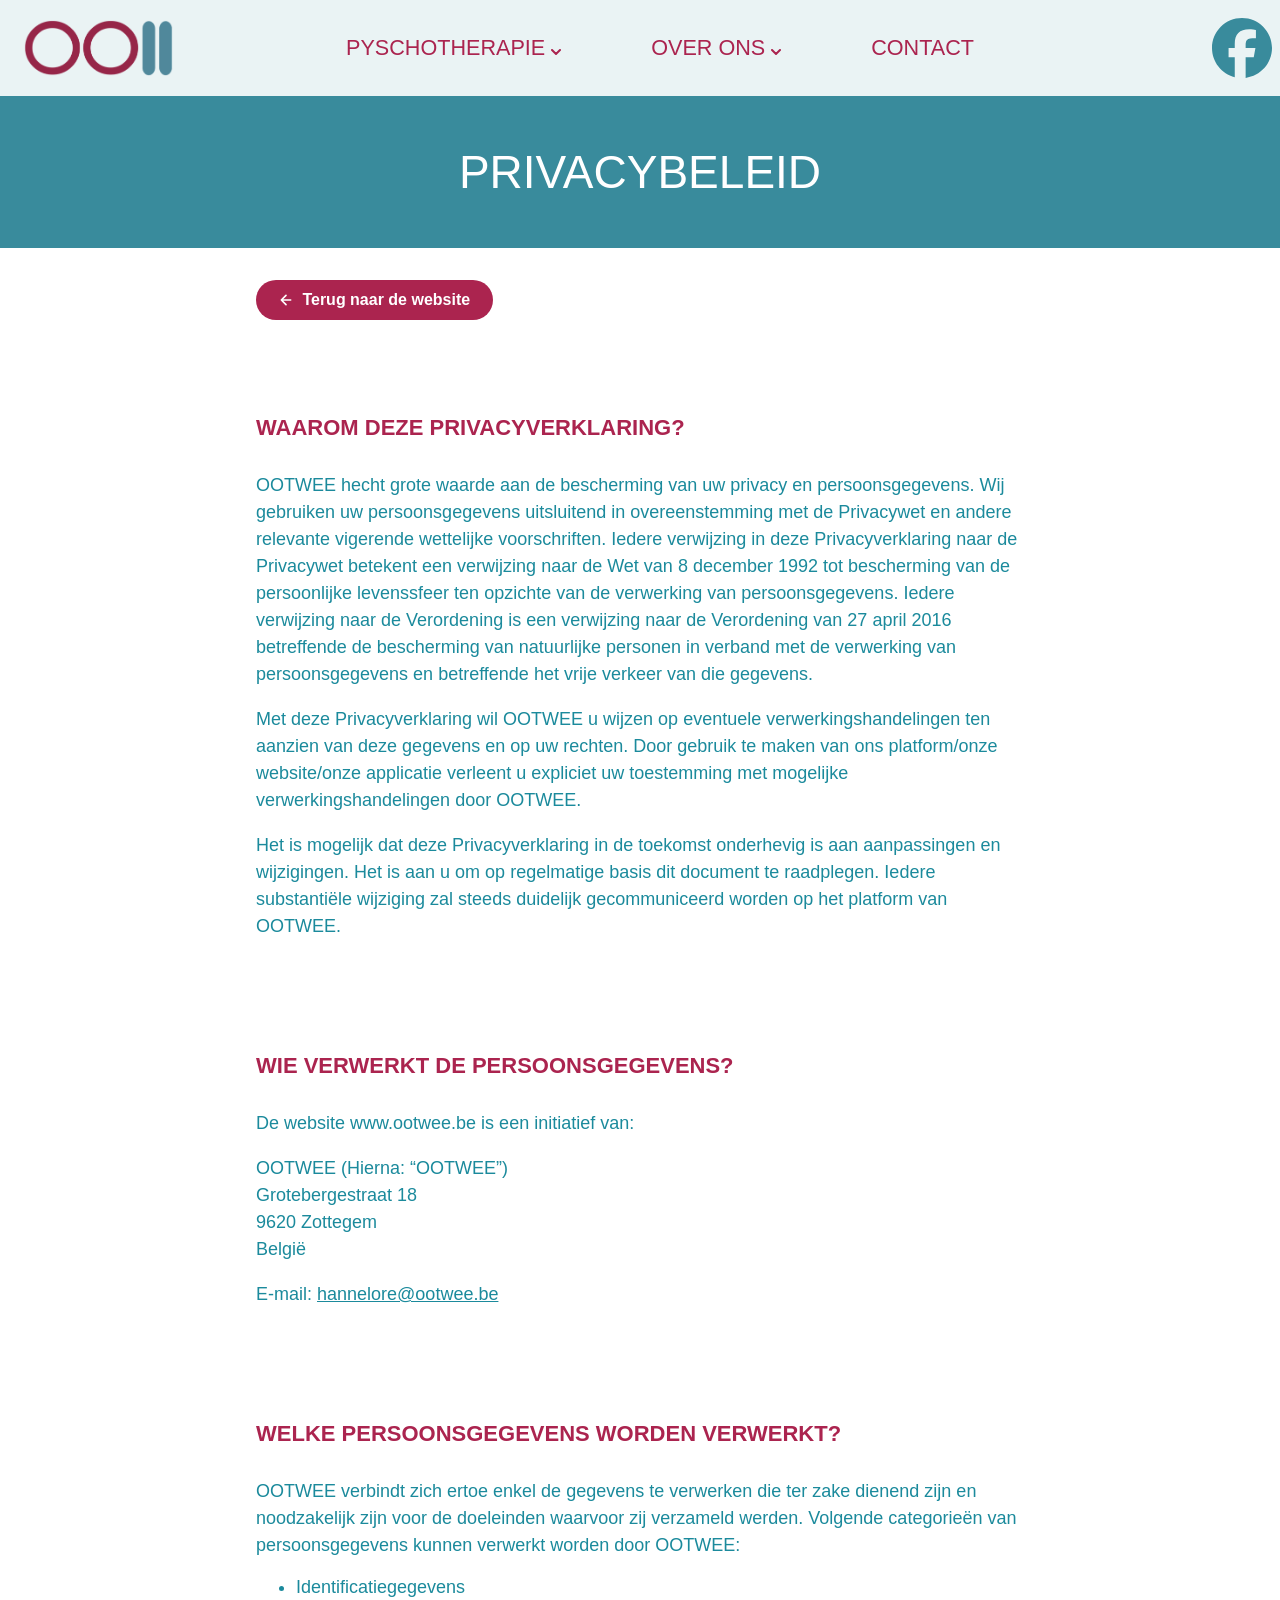
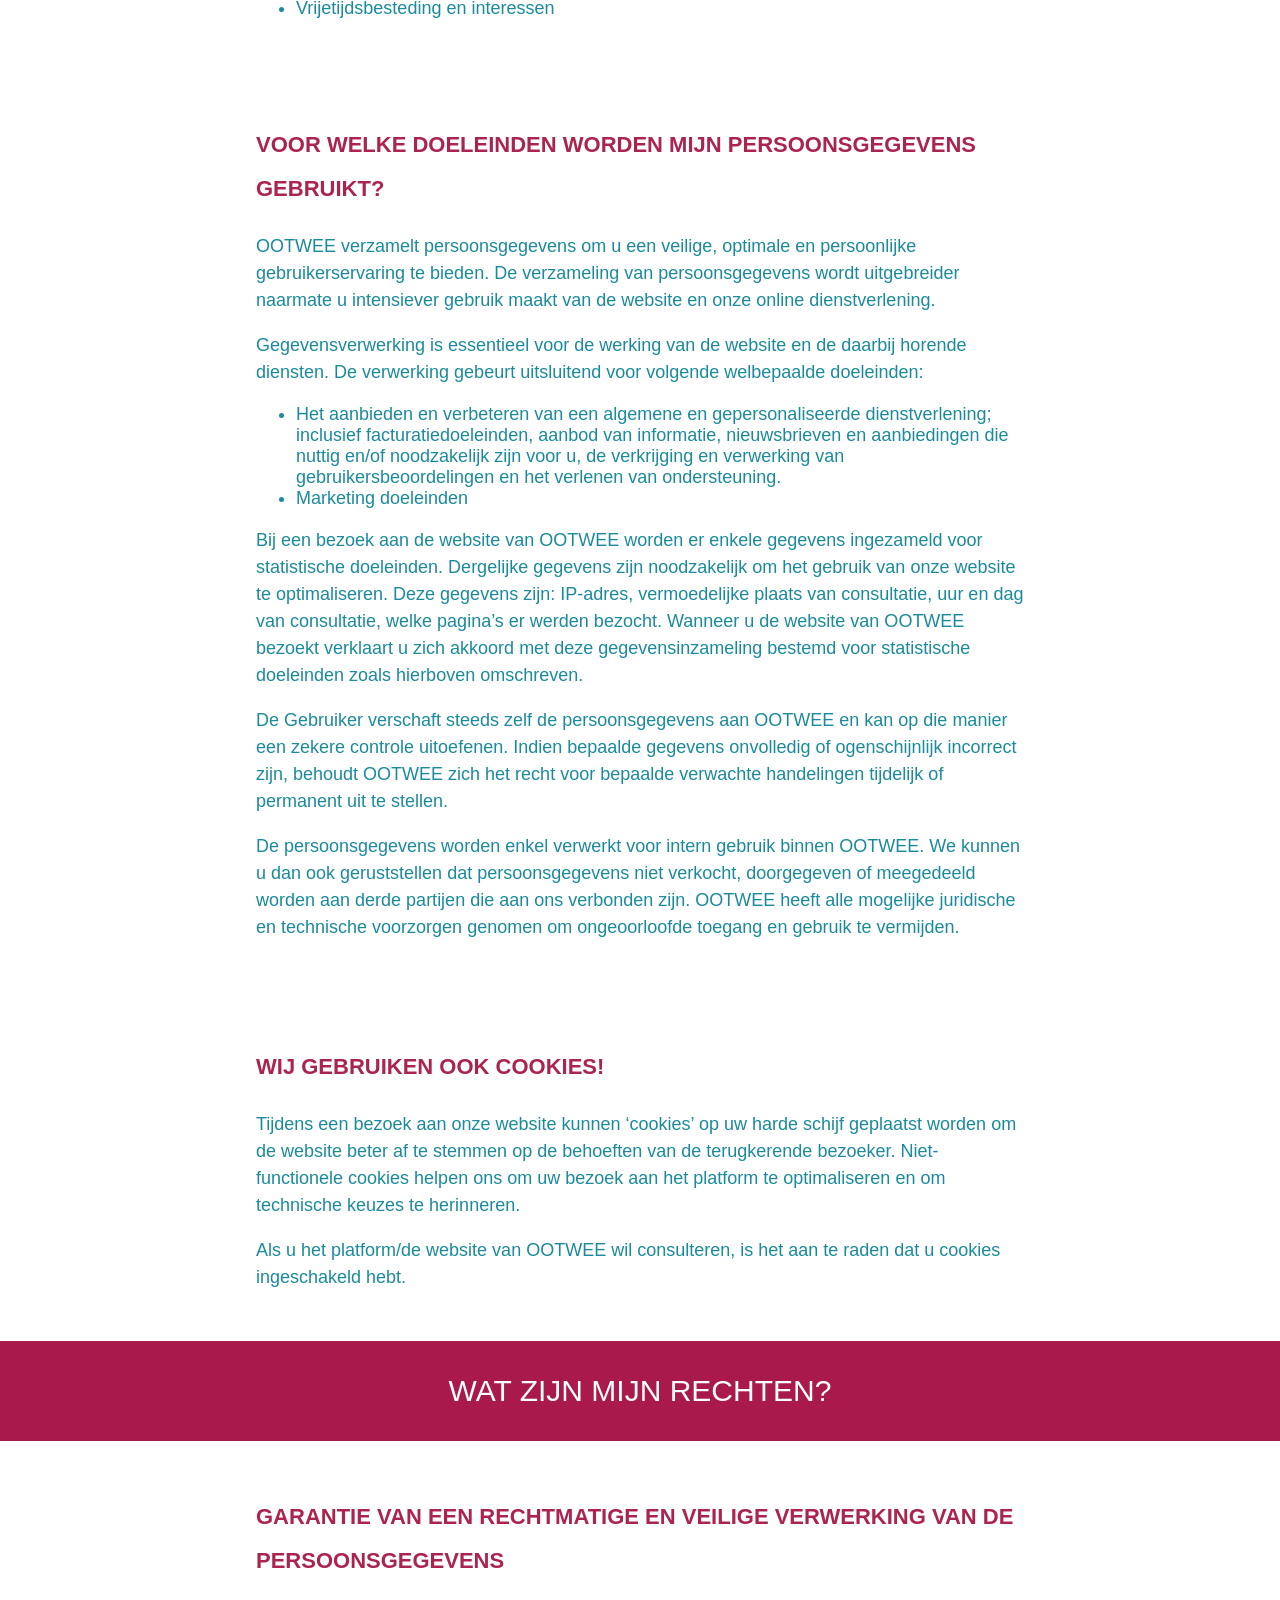
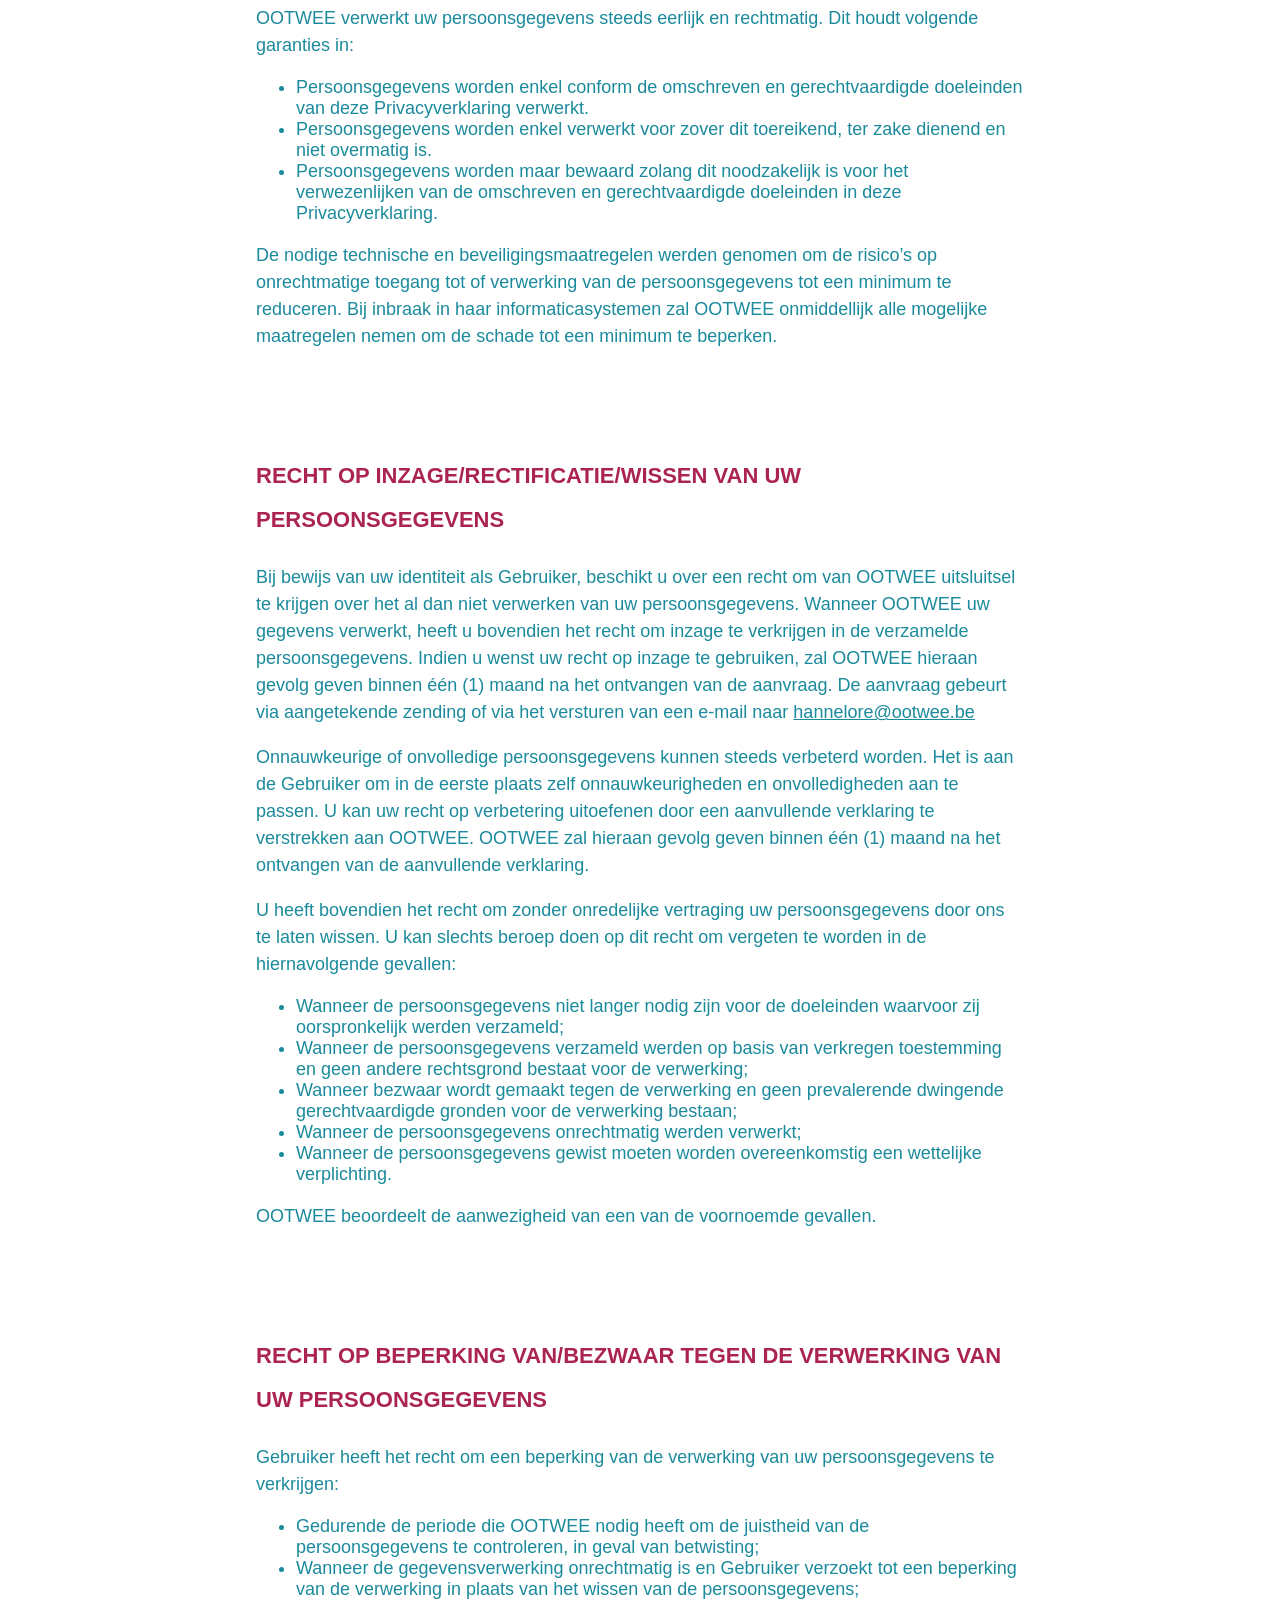
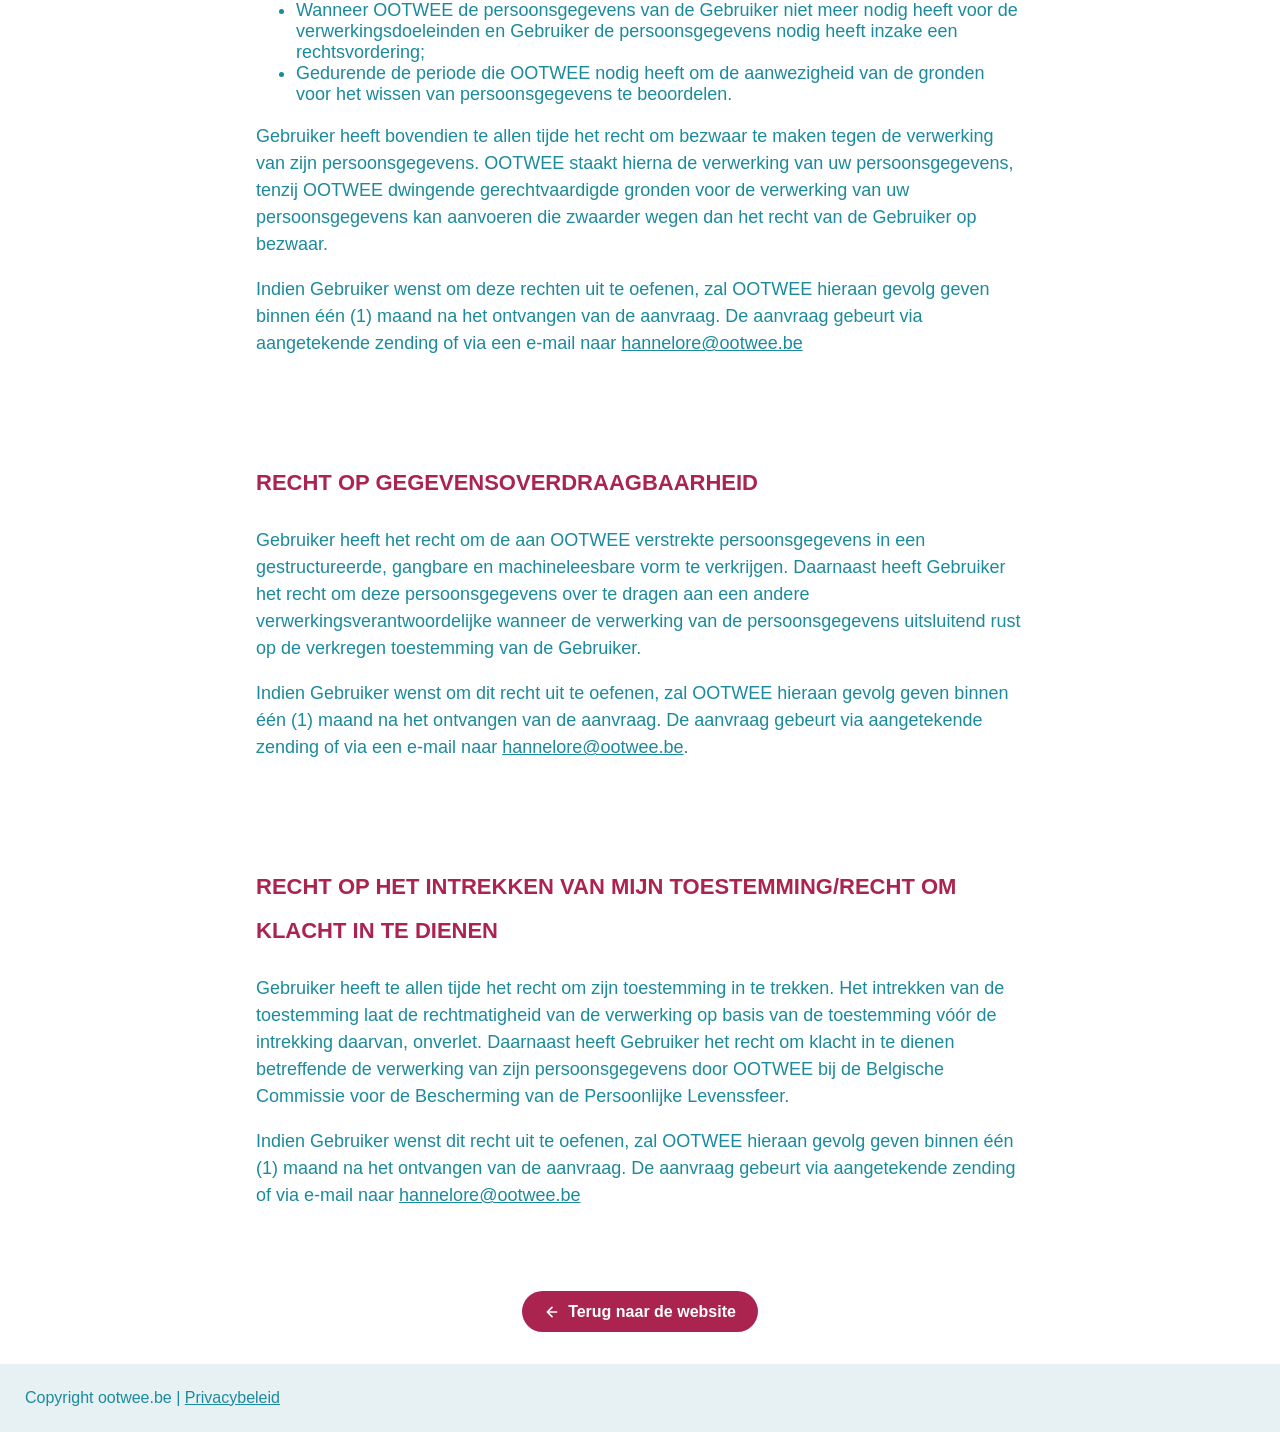
==== privacybeleid/index.html @ 83caff3a "Requested text changes and photo changes" ====
<!DOCTYPE html>
<html lang="nl">
<head>
  <meta charset="UTF-8">
  <meta name="viewport" content="width=device-width, initial-scale=1">
  <title>Privacybeleid | Ootwee</title>
  <link rel="stylesheet" href="../css/styles.css" type="text/css">
</head>
<body>
    <header>
        <a href="../" class="logo-link"><img class="logo" src="../Images/logo-header.webp" width="341" height="128" alt="Logo van Ootwee"></a>
        <nav>
            <ul>
                <li>
                    <a href="../#psychotherapie">
                        Pyschotherapie
                        <svg width="10" height="6" viewBox="0 0 10 6" fill="none">
                            <path d="M1 1L5 5L9 1" stroke="currentColor" stroke-width="2" stroke-linecap="round"/>
                        </svg>
                    </a>
                </li>
                <li>
                    <a href="../#over-ons">
                        Over ons
                        <svg width="10" height="6" viewBox="0 0 10 6" fill="none">
                            <path d="M1 1L5 5L9 1" stroke="currentColor" stroke-width="2" stroke-linecap="round"/>
                        </svg>
                    </a>
                </li>
                <li>
                    <a href="../#contact">
                        Contact
                    </a>
                </li>
            </ul>
        </nav>
        <svg class="social-icon" role="img" viewBox="0 0 24 24" xmlns="http://www.w3.org/2000/svg"><title>Facebook</title><path fill="currentColor" d="M9.101 23.691v-7.98H6.627v-3.667h2.474v-1.58c0-4.085 1.848-5.978 5.858-5.978.401 0 .955.042 1.468.103a8.68 8.68 0 0 1 1.141.195v3.325a8.623 8.623 0 0 0-.653-.036 26.805 26.805 0 0 0-.733-.009c-.707 0-1.259.096-1.675.309a1.686 1.686 0 0 0-.679.622c-.258.42-.374.995-.374 1.752v1.297h3.919l-.386 2.103-.287 1.564h-3.246v8.245C19.396 23.238 24 18.179 24 12.044c0-6.627-5.373-12-12-12s-12 5.373-12 12c0 5.628 3.874 10.35 9.101 11.647Z"/></svg>
    </header>
    <main>
        <h1>Privacybeleid</h1>
        <section>
            <a href="../" class="back-btn"><svg width="16" height="16" viewBox="0 0 24 24" fill="none" stroke="currentColor" stroke-width="2.5" stroke-linecap="round" stroke-linejoin="round" aria-hidden="true"><path d="M19 12H5M12 19l-7-7 7-7"/></svg>Terug naar de website</a>
        </section>

        <section>
            <h3>Waarom deze privacyverklaring?</h3>
            <p>OOTWEE hecht grote waarde aan de bescherming van uw privacy en persoonsgegevens. Wij gebruiken uw persoonsgegevens uitsluitend in overeenstemming met de Privacywet en andere relevante vigerende wettelijke voorschriften. Iedere verwijzing in deze Privacyverklaring naar de Privacywet betekent een verwijzing naar de Wet van 8 december 1992 tot bescherming van de persoonlijke levenssfeer ten opzichte van de verwerking van persoonsgegevens. Iedere verwijzing naar de Verordening is een verwijzing naar de Verordening van 27 april 2016 betreffende de bescherming van natuurlijke personen in verband met de verwerking van persoonsgegevens en betreffende het vrije verkeer van die gegevens.</p>
            <p>Met deze Privacyverklaring wil OOTWEE u wijzen op eventuele verwerkingshandelingen ten aanzien van deze gegevens en op uw rechten. Door gebruik te maken van ons platform/onze website/onze applicatie verleent u expliciet uw toestemming met mogelijke verwerkingshandelingen door OOTWEE.</p>
            <p>Het is mogelijk dat deze Privacyverklaring in de toekomst onderhevig is aan aanpassingen en wijzigingen. Het is aan u om op regelmatige basis dit document te raadplegen. Iedere substantiële wijziging zal steeds duidelijk gecommuniceerd worden op het platform van OOTWEE.</p>
        </section>

        <section>
            <h3>Wie verwerkt de persoonsgegevens?</h3>
            <p>De website www.ootwee.be is een initiatief van:</p>
            <p>
                OOTWEE (Hierna: “OOTWEE”)<br>
                Grotebergestraat 18<br>
                9620 Zottegem<br>
                België
            </p>
            <p>E-mail: <a href="mailto:hannelore@ootwee.be">hannelore@ootwee.be</a></p>
        </section>

        <section>
            <h3>Welke persoonsgegevens worden verwerkt?</h3>
            <p>OOTWEE verbindt zich ertoe enkel de gegevens te verwerken die ter zake dienend zijn en noodzakelijk zijn voor de doeleinden waarvoor zij verzameld werden. Volgende categorieën van persoonsgegevens kunnen verwerkt worden door OOTWEE:</p>
            <ul>
                <li>Identificatiegegevens</li>
                <li>Vrijetijdsbesteding en interessen</li>
            </ul>
        </section>

        <section>
            <h3>Voor welke doeleinden worden mijn persoonsgegevens gebruikt?</h3>
            <p>OOTWEE verzamelt persoonsgegevens om u een veilige, optimale en persoonlijke gebruikerservaring te bieden. De verzameling van persoonsgegevens wordt uitgebreider naarmate u intensiever gebruik maakt van de website en onze online dienstverlening.</p>
            <p>Gegevensverwerking is essentieel voor de werking van de website en de daarbij horende diensten. De verwerking gebeurt uitsluitend voor volgende welbepaalde doeleinden:</p>
            <ul>
                <li>Het aanbieden en verbeteren van een algemene en gepersonaliseerde dienstverlening; inclusief facturatiedoeleinden, aanbod van informatie, nieuwsbrieven en aanbiedingen die nuttig en/of noodzakelijk zijn voor u, de verkrijging en verwerking van gebruikersbeoordelingen en het verlenen van ondersteuning.</li>
                <li>Marketing doeleinden</li>
            </ul>
            <p>Bij een bezoek aan de website van OOTWEE worden er enkele gegevens ingezameld voor statistische doeleinden. Dergelijke gegevens zijn noodzakelijk om het gebruik van onze website te optimaliseren. Deze gegevens zijn: IP-adres, vermoedelijke plaats van consultatie, uur en dag van consultatie, welke pagina’s er werden bezocht. Wanneer u de website van OOTWEE bezoekt verklaart u zich akkoord met deze gegevensinzameling bestemd voor statistische doeleinden zoals hierboven omschreven.</p>
            <p>De Gebruiker verschaft steeds zelf de persoonsgegevens aan OOTWEE en kan op die manier een zekere controle uitoefenen. Indien bepaalde gegevens onvolledig of ogenschijnlijk incorrect zijn, behoudt OOTWEE zich het recht voor bepaalde verwachte handelingen tijdelijk of permanent uit te stellen.</p>
            <p>De persoonsgegevens worden enkel verwerkt voor intern gebruik binnen OOTWEE. We kunnen u dan ook geruststellen dat persoonsgegevens niet verkocht, doorgegeven of meegedeeld worden aan derde partijen die aan ons verbonden zijn. OOTWEE heeft alle mogelijke juridische en technische voorzorgen genomen om ongeoorloofde toegang en gebruik te vermijden.</p>
        </section>

        <section>
            <h3>Wij gebruiken ook cookies!</h3>
            <p>Tijdens een bezoek aan onze website kunnen ‘cookies’ op uw harde schijf geplaatst worden om de website beter af te stemmen op de behoeften van de terugkerende bezoeker. Niet-functionele cookies helpen ons om uw bezoek aan het platform te optimaliseren en om technische keuzes te herinneren.</p>
            <p>Als u het platform/de website van OOTWEE wil consulteren, is het aan te raden dat u cookies ingeschakeld hebt.</p>
        </section>

        <h2>Wat zijn mijn rechten?</h2>

        <section>
            <h3>Garantie van een rechtmatige en veilige verwerking van de persoonsgegevens</h3>
            <p>OOTWEE verwerkt uw persoonsgegevens steeds eerlijk en rechtmatig. Dit houdt volgende garanties in:</p>
            <ul>
                <li>Persoonsgegevens worden enkel conform de omschreven en gerechtvaardigde doeleinden van deze Privacyverklaring verwerkt.</li>
                <li>Persoonsgegevens worden enkel verwerkt voor zover dit toereikend, ter zake dienend en niet overmatig is.</li>
                <li>Persoonsgegevens worden maar bewaard zolang dit noodzakelijk is voor het verwezenlijken van de omschreven en gerechtvaardigde doeleinden in deze Privacyverklaring.</li>
            </ul>
            <p>De nodige technische en beveiligingsmaatregelen werden genomen om de risico’s op onrechtmatige toegang tot of verwerking van de persoonsgegevens tot een minimum te reduceren. Bij inbraak in haar informaticasystemen zal OOTWEE onmiddellijk alle mogelijke maatregelen nemen om de schade tot een minimum te beperken.</p>
        </section>

        <section>
            <h3>Recht op inzage/rectificatie/wissen van uw persoonsgegevens</h3>
            <p>Bij bewijs van uw identiteit als Gebruiker, beschikt u over een recht om van OOTWEE uitsluitsel te krijgen over het al dan niet verwerken van uw persoonsgegevens. Wanneer OOTWEE uw gegevens verwerkt, heeft u bovendien het recht om inzage te verkrijgen in de verzamelde persoonsgegevens. Indien u wenst uw recht op inzage te gebruiken, zal OOTWEE hieraan gevolg geven binnen één (1) maand na het ontvangen van de aanvraag. De aanvraag gebeurt via aangetekende zending of via het versturen van een e-mail naar <a href="mailto:hannelore@ootwee.be">hannelore@ootwee.be</a></p>
            <p>Onnauwkeurige of onvolledige persoonsgegevens kunnen steeds verbeterd worden. Het is aan de Gebruiker om in de eerste plaats zelf onnauwkeurigheden en onvolledigheden aan te passen. U kan uw recht op verbetering uitoefenen door een aanvullende verklaring te verstrekken aan OOTWEE. OOTWEE zal hieraan gevolg geven binnen één (1) maand na het ontvangen van de aanvullende verklaring.</p>
            <p>U heeft bovendien het recht om zonder onredelijke vertraging uw persoonsgegevens door ons te laten wissen. U kan slechts beroep doen op dit recht om vergeten te worden in de hiernavolgende gevallen:</p>
            <ul>
                <li>Wanneer de persoonsgegevens niet langer nodig zijn voor de doeleinden waarvoor zij oorspronkelijk werden verzameld;</li>
                <li>Wanneer de persoonsgegevens verzameld werden op basis van verkregen toestemming en geen andere rechtsgrond bestaat voor de verwerking;</li>
                <li>Wanneer bezwaar wordt gemaakt tegen de verwerking en geen prevalerende dwingende gerechtvaardigde gronden voor de verwerking bestaan;</li>
                <li>Wanneer de persoonsgegevens onrechtmatig werden verwerkt;</li>
                <li>Wanneer de persoonsgegevens gewist moeten worden overeenkomstig een wettelijke verplichting.</li>
            </ul>
            <p>OOTWEE beoordeelt de aanwezigheid van een van de voornoemde gevallen.</p>
        </section>

        <section>
            <h3>Recht op beperking van/bezwaar tegen de verwerking van uw persoonsgegevens</h3>
            <p>Gebruiker heeft het recht om een beperking van de verwerking van uw persoonsgegevens te verkrijgen:</p>
            <ul>
                <li>Gedurende de periode die OOTWEE nodig heeft om de juistheid van de persoonsgegevens te controleren, in geval van betwisting;</li>
                <li>Wanneer de gegevensverwerking onrechtmatig is en Gebruiker verzoekt tot een beperking van de verwerking in plaats van het wissen van de persoonsgegevens;</li>
                <li>Wanneer OOTWEE de persoonsgegevens van de Gebruiker niet meer nodig heeft voor de verwerkingsdoeleinden en Gebruiker de persoonsgegevens nodig heeft inzake een rechtsvordering;</li>
                <li>Gedurende de periode die OOTWEE nodig heeft om de aanwezigheid van de gronden voor het wissen van persoonsgegevens te beoordelen.</li>
            </ul>
            <p>Gebruiker heeft bovendien te allen tijde het recht om bezwaar te maken tegen de verwerking van zijn persoonsgegevens. OOTWEE staakt hierna de verwerking van uw persoonsgegevens, tenzij OOTWEE dwingende gerechtvaardigde gronden voor de verwerking van uw persoonsgegevens kan aanvoeren die zwaarder wegen dan het recht van de Gebruiker op bezwaar.</p>
            <p>Indien Gebruiker wenst om deze rechten uit te oefenen, zal OOTWEE hieraan gevolg geven binnen één (1) maand na het ontvangen van de aanvraag. De aanvraag gebeurt via aangetekende zending of via een e-mail naar <a href="mailto:hannelore@ootwee.be">hannelore@ootwee.be</a></p>
        </section>

        <section>
            <h3>Recht op gegevensoverdraagbaarheid</h3>
            <p>Gebruiker heeft het recht om de aan OOTWEE verstrekte persoonsgegevens in een gestructureerde, gangbare en machineleesbare vorm te verkrijgen. Daarnaast heeft Gebruiker het recht om deze persoonsgegevens over te dragen aan een andere verwerkingsverantwoordelijke wanneer de verwerking van de persoonsgegevens uitsluitend rust op de verkregen toestemming van de Gebruiker.</p>
            <p>Indien Gebruiker wenst om dit recht uit te oefenen, zal OOTWEE hieraan gevolg geven binnen één (1) maand na het ontvangen van de aanvraag. De aanvraag gebeurt via aangetekende zending of via een e-mail naar <a href="mailto:hannelore@ootwee.be">hannelore@ootwee.be</a>.</p>
        </section>

        <section>
            <h3>Recht op het intrekken van mijn toestemming/recht om klacht in te dienen</h3>
            <p>Gebruiker heeft te allen tijde het recht om zijn toestemming in te trekken. Het intrekken van de toestemming laat de rechtmatigheid van de verwerking op basis van de toestemming vóór de intrekking daarvan, onverlet. Daarnaast heeft Gebruiker het recht om klacht in te dienen betreffende de verwerking van zijn persoonsgegevens door OOTWEE bij de Belgische Commissie voor de Bescherming van de Persoonlijke Levenssfeer.</p>
            <p>Indien Gebruiker wenst dit recht uit te oefenen, zal OOTWEE hieraan gevolg geven binnen één (1) maand na het ontvangen van de aanvraag. De aanvraag gebeurt via aangetekende zending of via e-mail naar <a href="mailto:hannelore@ootwee.be">hannelore@ootwee.be</a></p>
        </section>

        <section class="back-wrap">
            <a href="../" class="back-btn"><svg width="16" height="16" viewBox="0 0 24 24" fill="none" stroke="currentColor" stroke-width="2.5" stroke-linecap="round" stroke-linejoin="round" aria-hidden="true"><path d="M19 12H5M12 19l-7-7 7-7"/></svg>Terug naar de website</a>
        </section>
    </main>
    <footer>
        Copyright ootwee.be  |  <a href="https://www.ootwee.be/privacybeleid/">Privacybeleid</a>
    </footer>
    <script src="../js/main.js"></script>
</body>
</html>
---- css/styles.css ----
:root {
  --ootwee-blauw: #1b8a9c;
  --ootwee-bordeaux: #ab244f;
  --ootwee-bordeaux-licht: #c05b7b;
  --header-h: 96px;
}

* {
  box-sizing: border-box;
}

html {
  scroll-behavior: smooth;
  scroll-padding-top: 96px;
}

main {
  width: 100%;
}

body {
  font-family: "Poppins", sans-serif;
  text-decoration: none;
  display: flex;
  flex-direction: column;
  justify-content: center;
  align-items: center;
  margin: 0;
  background-color: white;
  color: var(--ootwee-blauw);
}

header {
  background-color: rgba(231, 241, 243, 0.85);
  backdrop-filter: blur(8px);
  -webkit-backdrop-filter: blur(8px);
  height: var(--header-h);
  width: 100%;
  display: grid;
  grid-template-columns: 1fr auto 1fr;
  align-items: center;
  justify-content: center;
  padding: 8px;
  position: sticky;
  top: 0;
  z-index: 100;
}

footer {
  padding: 25px;
  background-color: #e7f1f3;
  width: 100%;
}

nav > ul {
  display: flex;
  font-style: normal;
  list-style-type: none;
  justify-content: center;
  align-items: center;
  width: 100%;
  gap: 5em;
}

ul {
  color: var(--ootwee-blauw);
  font-size: large;
}

nav {
  grid-column: 2;
  width: 100%;
  display: flex;
  list-style-type: none;
  justify-content: center;
  align-items: center;
}

nav a {
  font-size: larger;
  text-decoration: none;
  text-transform: uppercase;
  color: var(--ootwee-bordeaux);
}

nav .has-submenu {
  font-size: larger;
  text-decoration: none;
  text-transform: uppercase;
  display: flex;
  align-items: center;
  justify-content: center;
  gap: 0.5em;
  color: var(--ootwee-bordeaux);
  background-color: transparent;
  cursor: pointer;
}

nav li.has-submenu {
  position: relative;
}

nav .submenu {
  position: absolute;
  top: 130%;
  left: 50%;
  min-width: 240px;
  margin: 0;
  padding: 0;
  list-style: none;
  display: block;
  background-color: white;
  border-radius: 10px;
  box-shadow: 0 8px 20px rgba(0, 0, 0, 0.12);
  font-size: large;
  opacity: 0;
  visibility: hidden;
  transform: translate(-50%, -6px);
  transition:
    opacity 0.2s ease,
    transform 0.2s ease,
    visibility 0.2s;
}

nav li.has-submenu:hover > .submenu,
nav li.has-submenu:focus-within > .submenu {
  opacity: 1;
  visibility: visible;
  transform: translate(-50%, 0);
}

nav .submenu li {
  display: block;
  margin: 0;
  padding: 0;
  width: 100%;
}

nav .submenu a {
  width: 100%;
  display: flex;
  align-items: center;
  padding: 0.7rem 1.4rem;
  font-size: large;
  text-transform: none;
  text-decoration: none;
  white-space: nowrap;
  transition:
    background-color 0.15s ease,
    color 0.15s ease;
}

nav .submenu a:hover,
nav .submenu a:focus {
  background-color: #e7f1f3;
  color: var(--ootwee-bordeaux-licht);
}

nav li.has-submenu:hover > a {
  color: var(--ootwee-bordeaux-licht);
}

nav .submenu li:first-child a {
  border-radius: 6px 6px 0 0;
}

nav .submenu li:last-child a {
  border-radius: 0 0 6px 6px;
}

nav .submenu li:only-child a {
  border-radius: 6px;
}

nav li.has-submenu > svg {
  transition: transform 0.2s ease;
}

nav li.has-submenu:hover > svg,
nav li.has-submenu:focus-within > svg {
  transform: rotate(180deg);
}

a {
  color: var(--ootwee-blauw);
  background-color: none;
}

h1,
h2 {
  text-align: center;
}

h1 {
  color: white;
  background-color: #398b9c;
  width: 100%;
  margin: 0;
  padding-top: 30px;
  padding-bottom: 30px;
  font-size: 46px;
  font-weight: 100;
  line-height: 2;
  text-transform: uppercase;
}

h2 {
  color: white;
  background-color: #aa194b;
  width: 100%;
  margin: 0;
  font-size: 30px;
  font-weight: 100;
  text-transform: uppercase;
  padding-top: 20px;
  padding-bottom: 20px;
  line-height: 2;
}

h3,
h4 {
  color: var(--ootwee-bordeaux);
}

h3 {
  text-transform: uppercase;
  font-size: 22px;
  font-weight: 700;
  line-height: 2;
}

p {
  color: var(--ootwee-blauw);
  font-size: large;
  line-height: 1.5;
}

section {
  width: 60%;
  margin: 2rem;
}

main {
  display: flex;
  flex-direction: column;
  justify-content: center;
  align-items: center;
}

.logo-link {
  grid-column: 1;
  justify-self: start;
  display: flex;
  align-items: center;
  padding-left: 1rem;
}

.logo {
  display: block;
  height: 56px;
  width: auto;
  max-width: 100%;
}

main > section:first-child:has(.logo-big) {
  margin-top: 0;
}

.photo-wrapper:has(.logo-big) {
  margin-top: calc(-1 * var(--header-h));
  min-height: 100vh;
  min-height: 100svh;
  display: flex;
  align-items: center;
  justify-content: center;
}

.photo-wrapper .logo-big {
  width: 680px;
  max-width: 100%;
  height: auto;
  margin: 0 auto;
}

.fade-in {
  opacity: 0;
  transition: opacity 1.5s ease-in-out;
}

.fade-in.loaded {
  opacity: 1;
}

.social-icon {
  justify-self: end;
  grid-column: 3;
  width: 60px;
  height: 60px;
  color: #398b9c;
  transition: color 0.2s ease;
}

.social-icon:hover {
  color: #2a6672;
  cursor: pointer;
}

.photo-wrapper {
  width: 100%;
}

img {
  overflow-clip-margin: content-box;
  overflow: clip;
}

.photo-wrapper img {
  width: 100%;
  object-fit: cover;
  object-position: center 20%;
  display: block;
  max-width: 100%;
  height: auto;
}

.profile-img {
  float: left;
  width: auto;
  max-height: 300px;
  max-width: 40%;
  object-fit: cover;
  margin: 0.25rem 2rem 0 0;
  border-radius: 6px;
}

section:has(.profile-img) {
  display: flow-root;
}

.room-img {
  width: auto;
  max-width: 100%;
  height: calc((100cqw - 1.5rem) / 2 * 901 / 1600);
  border-radius: 12px;
  box-shadow: 0 8px 20px rgba(0, 0, 0, 0.12);
  transition: transform 0.3s ease, box-shadow 0.3s ease;
}

.room-btn {
  display: block;
  flex: 0 0 auto;
  max-width: 100%;
  padding: 0;
  border: 0;
  background: none;
  border-radius: 12px;
  cursor: zoom-in;
}

.room-btn:focus-visible {
  outline: 3px solid var(--ootwee-blauw);
  outline-offset: 4px;
}

.room-img {
  display: block;
}

.room-btn:hover .room-img {
  transform: translateY(-4px);
  box-shadow: 0 12px 28px rgba(0, 0, 0, 0.18);
}

.lightbox {
  width: 100vw;
  height: 100vh;
  max-width: none;
  max-height: none;
  margin: 0;
  padding: 0;
  border: 0;
  background: transparent;
  overflow: hidden;
}

.lightbox[open] {
  display: flex;
  align-items: center;
  justify-content: center;
}

.lightbox::backdrop {
  background: rgba(10, 20, 25, 0.9);
}

.lightbox-img {
  max-width: calc(100vw - 8rem);
  max-height: calc(100vh - 4rem);
  object-fit: contain;
  border-radius: 8px;
  box-shadow: 0 10px 40px rgba(0, 0, 0, 0.5);
}

.lightbox button {
  position: absolute;
  display: flex;
  align-items: center;
  justify-content: center;
  border: 0;
  border-radius: 50%;
  background: rgba(255, 255, 255, 0.15);
  color: white;
  cursor: pointer;
  transition: background 0.2s ease;
}

.lightbox button:hover,
.lightbox button:focus-visible {
  background: rgba(255, 255, 255, 0.3);
}

.lightbox-close {
  top: 1rem;
  right: 1rem;
  width: 44px;
  height: 44px;
  font-size: 2rem;
  line-height: 1;
}

.lightbox-prev,
.lightbox-next {
  top: 50%;
  transform: translateY(-50%);
  width: 52px;
  height: 52px;
  font-size: 2.5rem;
  line-height: 1;
}

.lightbox-prev {
  left: 1rem;
}

.lightbox-next {
  right: 1rem;
}

@media (max-width: 800px) {
  .lightbox-img {
    max-width: 100vw;
    max-height: calc(100vh - 8rem);
    border-radius: 0;
  }

  .lightbox-prev,
  .lightbox-next {
    top: auto;
    bottom: 1.5rem;
    transform: none;
  }

  .lightbox-prev {
    left: calc(50% - 64px);
  }

  .lightbox-next {
    right: calc(50% - 64px);
  }
}

.small-img {
  width: 200px;
  height: auto;
}

.grid-container {
  width: 100%;
  max-width: 1100px;
  margin: 0 auto 5rem;
  display: flex;
  flex-wrap: wrap;
  justify-content: center;
  gap: 1.5rem;
  container-type: inline-size;
}

.flex-container {
  display: flex;
  justify-content: center;
  align-items: center;
  gap: 2rem;
  margin: 3rem 0;
}

.gallery-title {
  flex-basis: 100%;
  text-align: center;
}

.gallery-title ~ .gallery-title {
  margin-top: 3rem;
}

.back-wrap {
  text-align: center;
}

.back-btn {
  display: inline-flex;
  align-items: center;
  gap: 0.5em;
  padding: 0.7em 1.4em;
  border-radius: 999px;
  background-color: var(--ootwee-bordeaux);
  color: white;
  text-decoration: none;
  font-weight: 600;
  transition: background-color 0.2s ease;
}

.back-btn:hover,
.back-btn:focus-visible {
  background-color: var(--ootwee-bordeaux-licht);
}

.location-img {
  max-width: 100%;
  height: auto;
  border-radius: 12px;
}

.center {
  display: flex;
  flex-direction: column;
  justify-content: center;
  align-items: center;
}

.tarieven {
  border-collapse: collapse;
  min-width: 400px;
  max-width: 600px;
  margin: 1rem 0;
  font-size: large;
}

.tarieven th,
.tarieven td {
  border: none currentColor;
  text-align: left;
  color: var(--ootwee-blauw);
}

.tarieven td:last-child {
  text-align: left;
  white-space: nowrap;
}

.icon-margin {
  margin-right: 1rem;
  flex-shrink: 0;
}

.menu-toggle {
  display: none;
  background: none;
  border: none;
  padding: 0;
  color: #398b9c;
  cursor: pointer;
}

@media (max-width: 1000px) {
  .profile-img {
    float: none;
    display: block;
    max-width: 100%;
    height: auto;
    margin: 0 auto 1rem;
  }

  p,
  li,
  h1,
  h2,
  h3 {
    overflow-wrap: anywhere;
  }

  img {
    max-width: 100%;
  }

  @media (max-width: 800px) {
    section {
      width: 90%;
      margin: 1.5rem 0;
    }

    h1 {
      font-size: 30px;
    }

    h2 {
      font-size: 22px;
    }

    .tarieven {
      min-width: 0;
      width: 100%;
    }

    .grid-container {
      gap: 1rem;
    }

    .room-btn {
      flex-basis: 100%;
    }

    .room-img {
      width: 100%;
      height: auto;
    }

  }

  :root {
    --header-h: 72px;
  }

  header {
    height: auto;
    min-height: var(--header-h);
    grid-template-columns: 1fr auto auto;
    gap: 1rem;
  }

  .logo-link {
    padding-left: 0.5rem;
  }

  .logo {
    height: 44px;
  }

  .social-icon {
    grid-column: 2;
    width: 36px;
    height: 36px;
  }

  .menu-toggle {
    display: flex;
    grid-column: 3;
  }

  nav {
    display: none;
    position: absolute;
    top: 100%;
    left: 0;
    right: 0;
    width: 100%;
    grid-column: 1 / -1;
    grid-row: 1;
    background-color: #faf9f7;
    box-shadow: 0 8px 20px rgba(0, 0, 0, 0.12);
  }

  nav.open {
    display: block;
  }

  nav > ul {
    flex-direction: column;
    align-items: stretch;
    gap: 0;
    margin: 0;
    padding: 0.5rem 0;
  }

  nav li.has-submenu {
    display: flex;
    flex-direction: column;
    align-items: stretch;
    gap: 0;
  }

  nav > ul > li > a {
    justify-content: space-between;
    padding: 1rem 1.5rem;
    font-size: medium;
  }

  nav .submenu,
  nav li.has-submenu:hover > .submenu,
  nav li.has-submenu:focus-within > .submenu {
    position: static;
    min-width: 0;
    opacity: 1;
    visibility: visible;
    transform: none;
    transition: none;
    background: transparent;
    box-shadow: none;
    border-radius: 0;
  }

  nav .submenu::before {
    display: none;
  }

  nav .submenu a {
    padding: 0.7rem 1.5rem 0.7rem 2.5rem;
    border-radius: 0;
  }

  nav li.has-submenu:hover > svg,
  nav li.has-submenu:focus-within > svg {
    transform: none;
  }

  nav.open > ul > li.has-submenu > svg {
    display: none;
  }
}
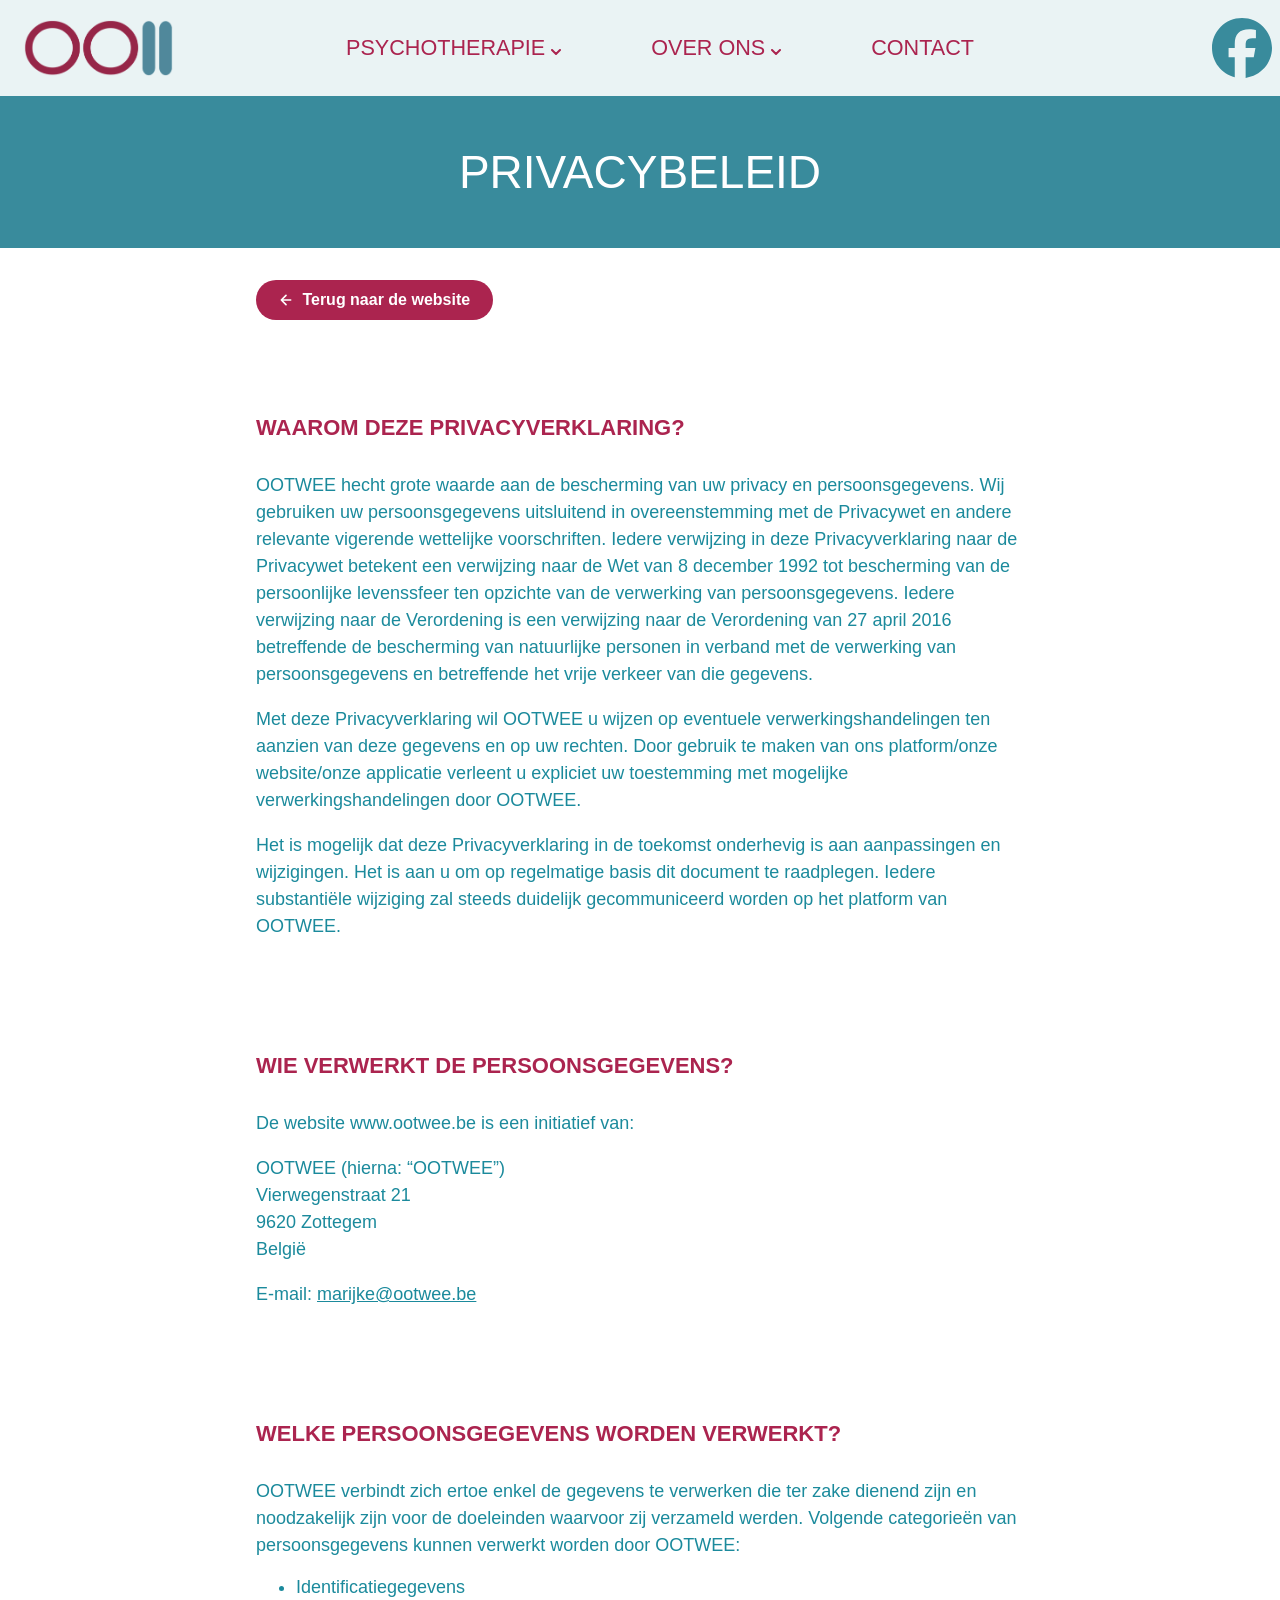
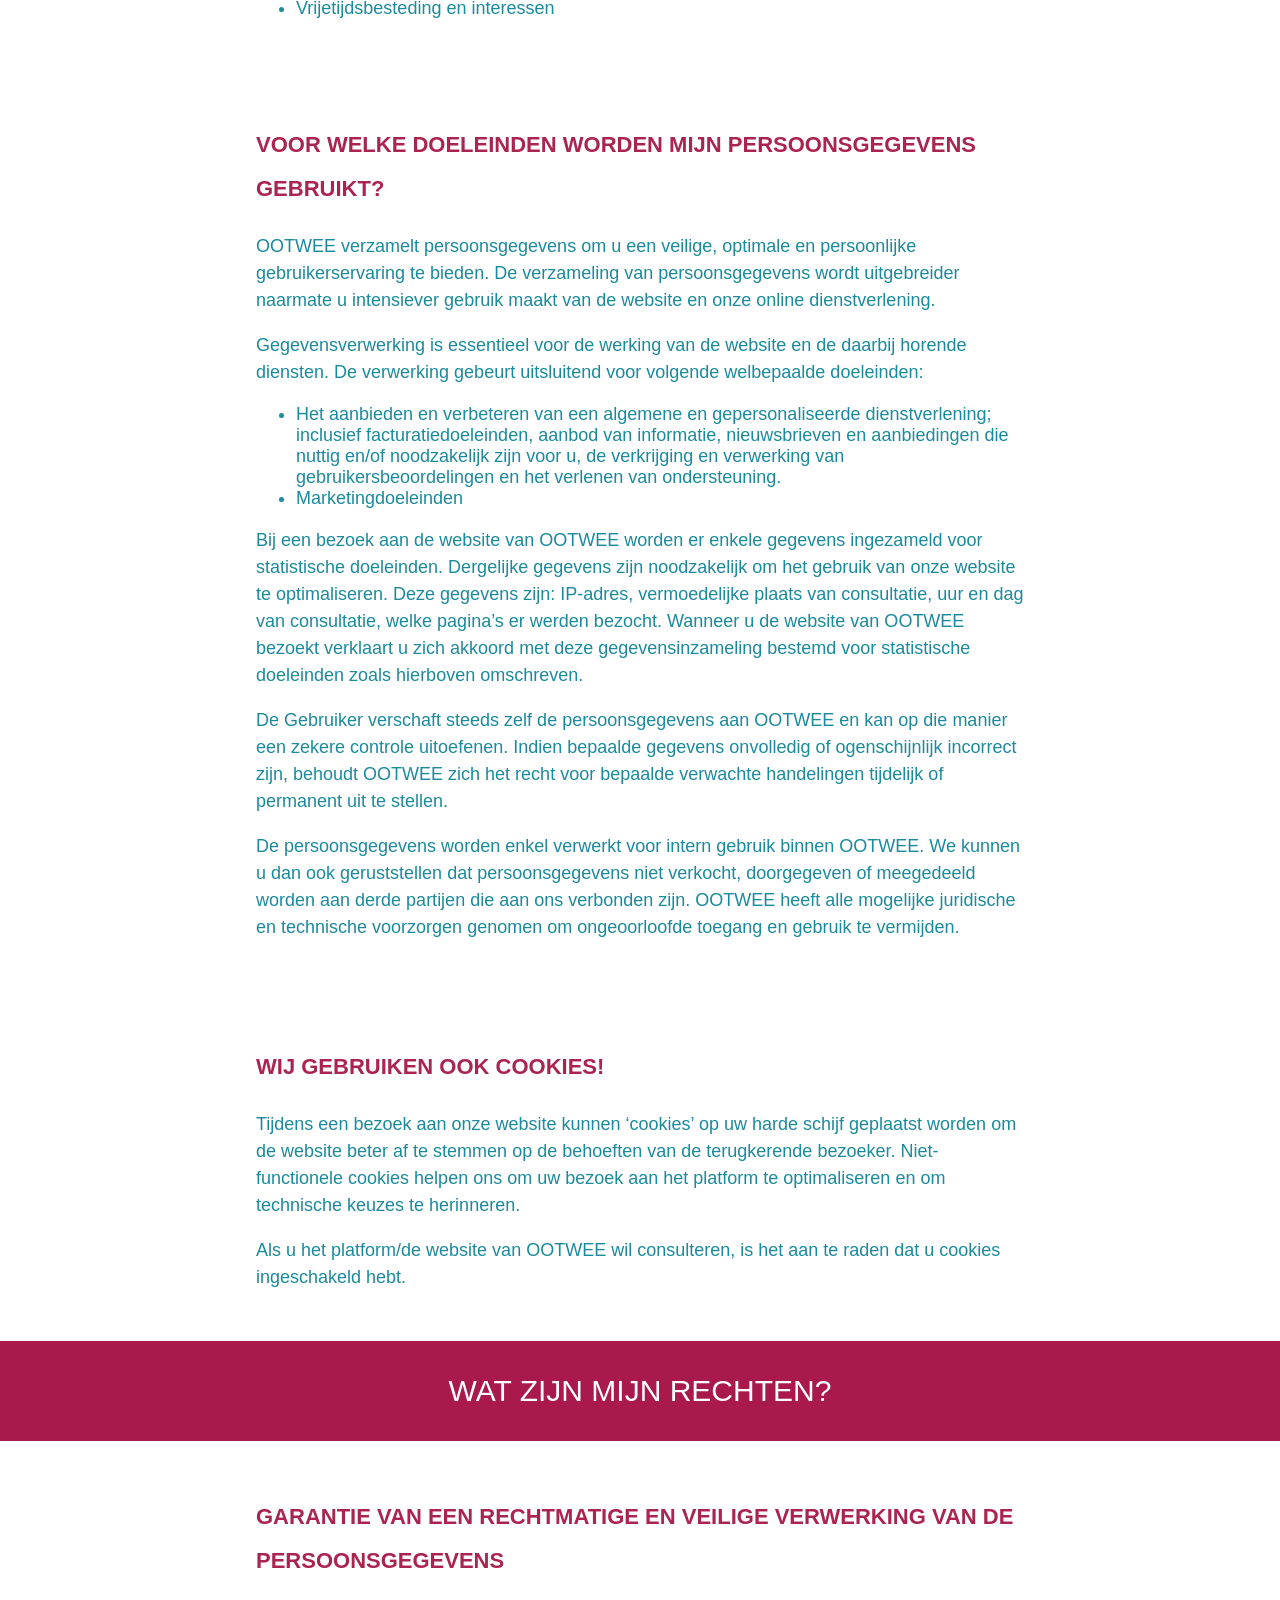
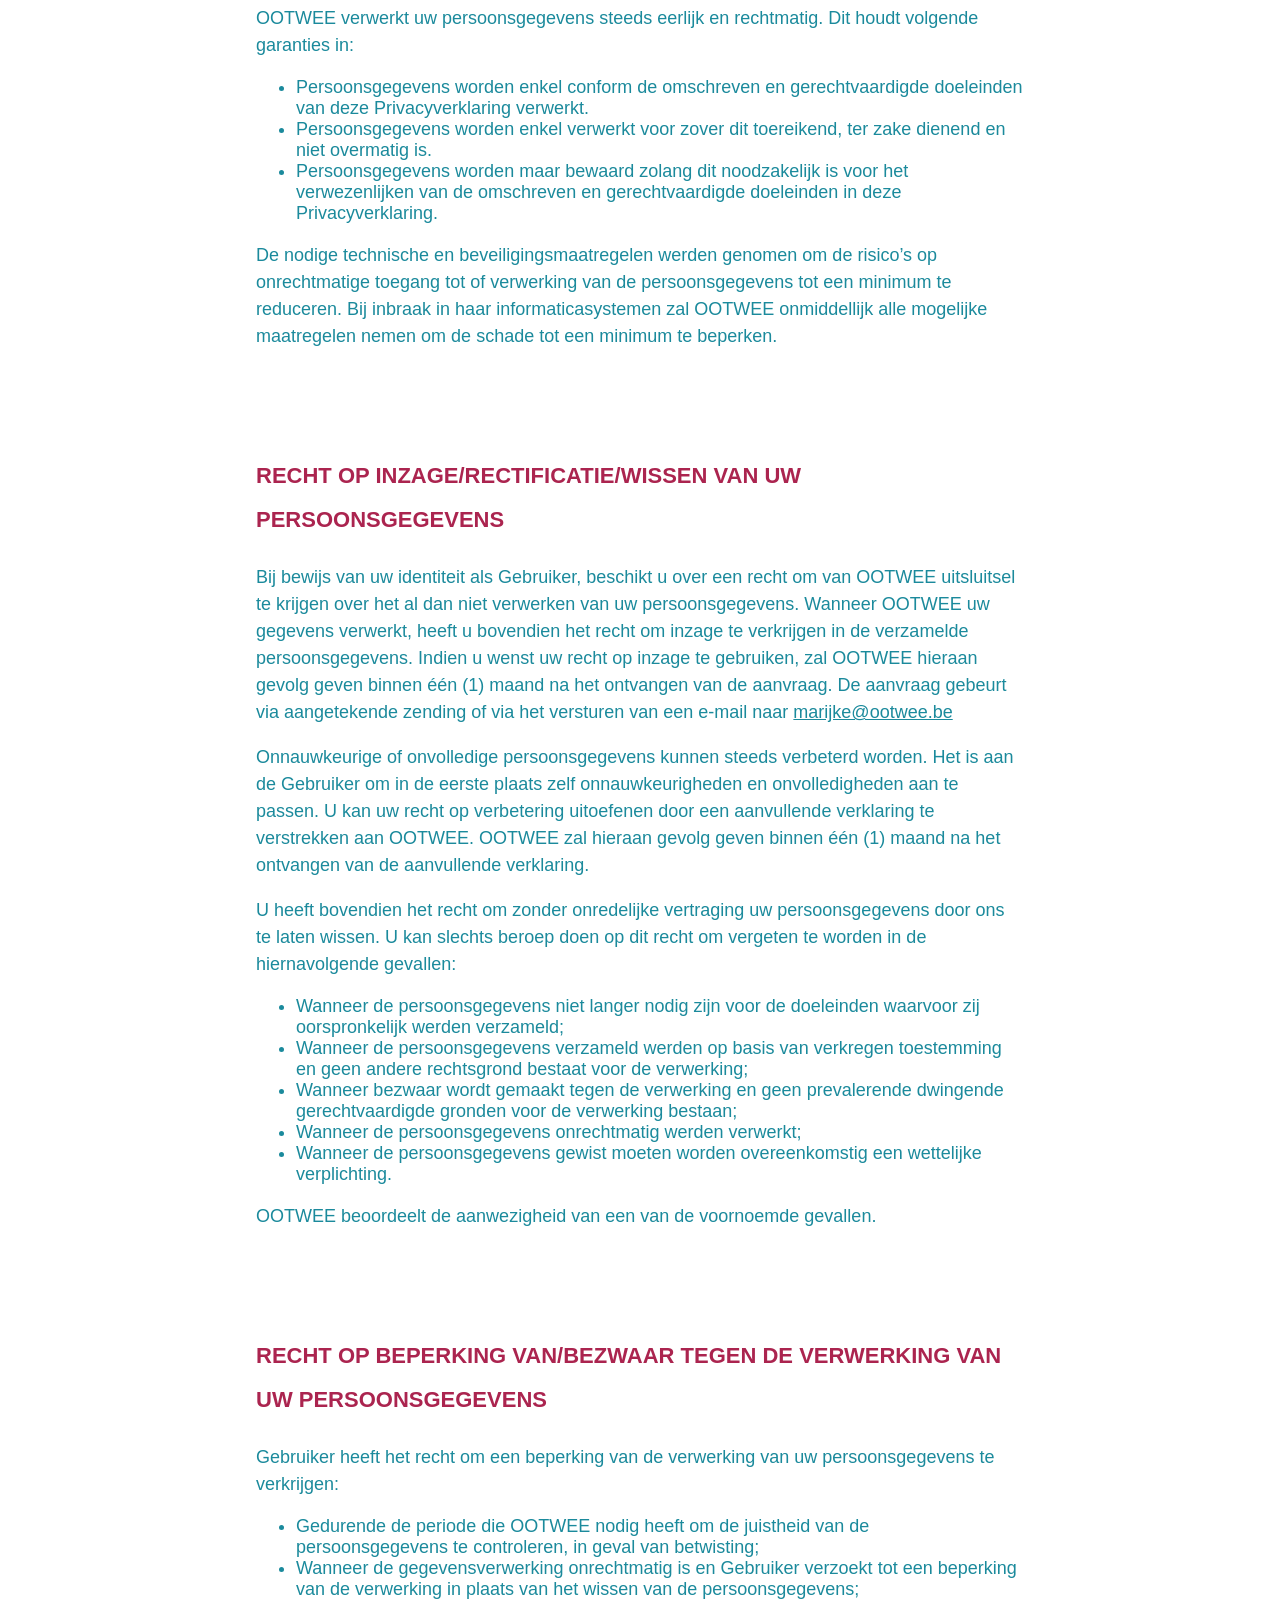
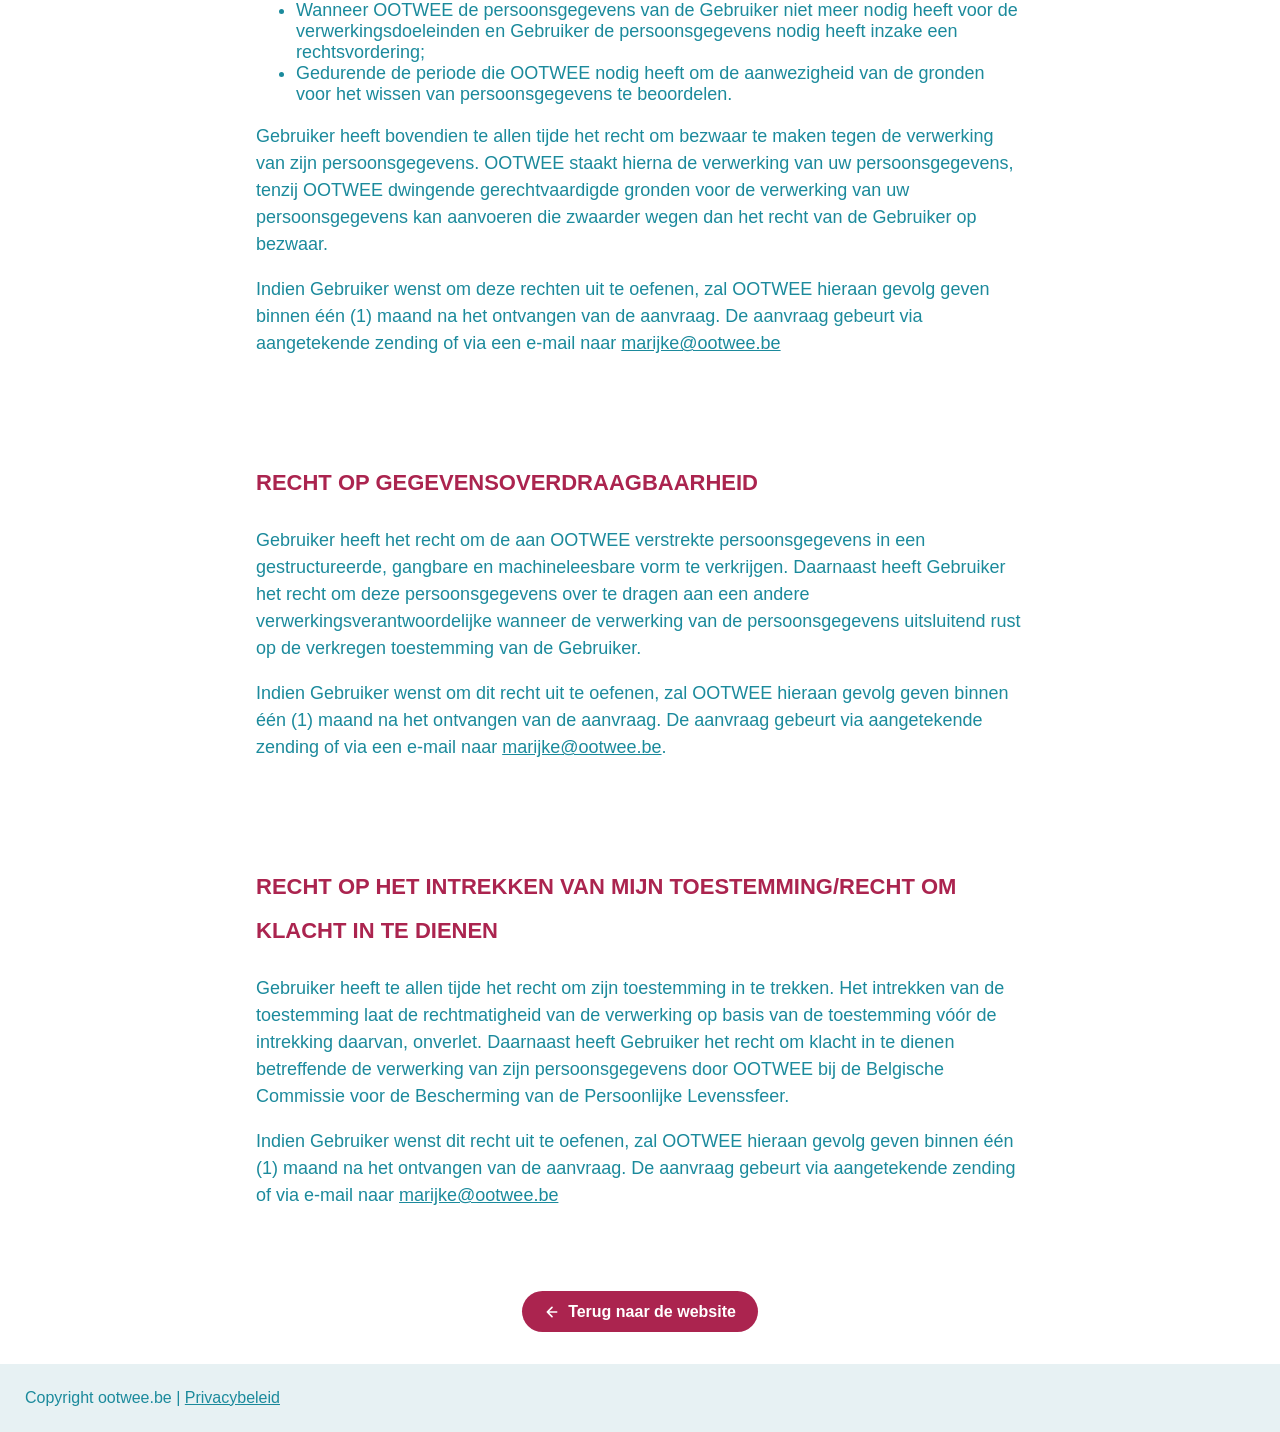
==== commit 588fb743: "Fix typos and wording, update privacy contact details Co-Authored-By: Claude Opus 5.5 <noreply@anthr" ====
--- a/privacybeleid/index.html
+++ b/privacybeleid/index.html
@@ -4,6 +4,7 @@
   <meta charset="UTF-8">
   <meta name="viewport" content="width=device-width, initial-scale=1">
   <title>Privacybeleid | Ootwee</title>
+  <link rel="icon" href="../favicon.svg" type="image/svg+xml" />
   <link rel="stylesheet" href="../css/styles.css" type="text/css">
 </head>
 <body>
@@ -13,7 +14,7 @@
             <ul>
                 <li>
                     <a href="../#psychotherapie">
-                        Pyschotherapie
+                        Psychotherapie
                         <svg width="10" height="6" viewBox="0 0 10 6" fill="none">
                             <path d="M1 1L5 5L9 1" stroke="currentColor" stroke-width="2" stroke-linecap="round"/>
                         </svg>
@@ -53,12 +54,12 @@
             <h3>Wie verwerkt de persoonsgegevens?</h3>
             <p>De website www.ootwee.be is een initiatief van:</p>
             <p>
-                OOTWEE (Hierna: “OOTWEE”)<br>
-                Grotebergestraat 18<br>
+                OOTWEE (hierna: “OOTWEE”)<br>
+                Vierwegenstraat 21<br>
                 9620 Zottegem<br>
                 België
             </p>
-            <p>E-mail: <a href="mailto:hannelore@ootwee.be">hannelore@ootwee.be</a></p>
+            <p>E-mail: <a href="mailto:marijke@ootwee.be">marijke@ootwee.be</a></p>
         </section>
 
         <section>
@@ -76,7 +77,7 @@
             <p>Gegevensverwerking is essentieel voor de werking van de website en de daarbij horende diensten. De verwerking gebeurt uitsluitend voor volgende welbepaalde doeleinden:</p>
             <ul>
                 <li>Het aanbieden en verbeteren van een algemene en gepersonaliseerde dienstverlening; inclusief facturatiedoeleinden, aanbod van informatie, nieuwsbrieven en aanbiedingen die nuttig en/of noodzakelijk zijn voor u, de verkrijging en verwerking van gebruikersbeoordelingen en het verlenen van ondersteuning.</li>
-                <li>Marketing doeleinden</li>
+                <li>Marketingdoeleinden</li>
             </ul>
             <p>Bij een bezoek aan de website van OOTWEE worden er enkele gegevens ingezameld voor statistische doeleinden. Dergelijke gegevens zijn noodzakelijk om het gebruik van onze website te optimaliseren. Deze gegevens zijn: IP-adres, vermoedelijke plaats van consultatie, uur en dag van consultatie, welke pagina’s er werden bezocht. Wanneer u de website van OOTWEE bezoekt verklaart u zich akkoord met deze gegevensinzameling bestemd voor statistische doeleinden zoals hierboven omschreven.</p>
             <p>De Gebruiker verschaft steeds zelf de persoonsgegevens aan OOTWEE en kan op die manier een zekere controle uitoefenen. Indien bepaalde gegevens onvolledig of ogenschijnlijk incorrect zijn, behoudt OOTWEE zich het recht voor bepaalde verwachte handelingen tijdelijk of permanent uit te stellen.</p>
@@ -104,7 +105,7 @@
 
         <section>
             <h3>Recht op inzage/rectificatie/wissen van uw persoonsgegevens</h3>
-            <p>Bij bewijs van uw identiteit als Gebruiker, beschikt u over een recht om van OOTWEE uitsluitsel te krijgen over het al dan niet verwerken van uw persoonsgegevens. Wanneer OOTWEE uw gegevens verwerkt, heeft u bovendien het recht om inzage te verkrijgen in de verzamelde persoonsgegevens. Indien u wenst uw recht op inzage te gebruiken, zal OOTWEE hieraan gevolg geven binnen één (1) maand na het ontvangen van de aanvraag. De aanvraag gebeurt via aangetekende zending of via het versturen van een e-mail naar <a href="mailto:hannelore@ootwee.be">hannelore@ootwee.be</a></p>
+            <p>Bij bewijs van uw identiteit als Gebruiker, beschikt u over een recht om van OOTWEE uitsluitsel te krijgen over het al dan niet verwerken van uw persoonsgegevens. Wanneer OOTWEE uw gegevens verwerkt, heeft u bovendien het recht om inzage te verkrijgen in de verzamelde persoonsgegevens. Indien u wenst uw recht op inzage te gebruiken, zal OOTWEE hieraan gevolg geven binnen één (1) maand na het ontvangen van de aanvraag. De aanvraag gebeurt via aangetekende zending of via het versturen van een e-mail naar <a href="mailto:marijke@ootwee.be">marijke@ootwee.be</a></p>
             <p>Onnauwkeurige of onvolledige persoonsgegevens kunnen steeds verbeterd worden. Het is aan de Gebruiker om in de eerste plaats zelf onnauwkeurigheden en onvolledigheden aan te passen. U kan uw recht op verbetering uitoefenen door een aanvullende verklaring te verstrekken aan OOTWEE. OOTWEE zal hieraan gevolg geven binnen één (1) maand na het ontvangen van de aanvullende verklaring.</p>
             <p>U heeft bovendien het recht om zonder onredelijke vertraging uw persoonsgegevens door ons te laten wissen. U kan slechts beroep doen op dit recht om vergeten te worden in de hiernavolgende gevallen:</p>
             <ul>
@@ -127,19 +128,19 @@
                 <li>Gedurende de periode die OOTWEE nodig heeft om de aanwezigheid van de gronden voor het wissen van persoonsgegevens te beoordelen.</li>
             </ul>
             <p>Gebruiker heeft bovendien te allen tijde het recht om bezwaar te maken tegen de verwerking van zijn persoonsgegevens. OOTWEE staakt hierna de verwerking van uw persoonsgegevens, tenzij OOTWEE dwingende gerechtvaardigde gronden voor de verwerking van uw persoonsgegevens kan aanvoeren die zwaarder wegen dan het recht van de Gebruiker op bezwaar.</p>
-            <p>Indien Gebruiker wenst om deze rechten uit te oefenen, zal OOTWEE hieraan gevolg geven binnen één (1) maand na het ontvangen van de aanvraag. De aanvraag gebeurt via aangetekende zending of via een e-mail naar <a href="mailto:hannelore@ootwee.be">hannelore@ootwee.be</a></p>
+            <p>Indien Gebruiker wenst om deze rechten uit te oefenen, zal OOTWEE hieraan gevolg geven binnen één (1) maand na het ontvangen van de aanvraag. De aanvraag gebeurt via aangetekende zending of via een e-mail naar <a href="mailto:marijke@ootwee.be">marijke@ootwee.be</a></p>
         </section>
 
         <section>
             <h3>Recht op gegevensoverdraagbaarheid</h3>
             <p>Gebruiker heeft het recht om de aan OOTWEE verstrekte persoonsgegevens in een gestructureerde, gangbare en machineleesbare vorm te verkrijgen. Daarnaast heeft Gebruiker het recht om deze persoonsgegevens over te dragen aan een andere verwerkingsverantwoordelijke wanneer de verwerking van de persoonsgegevens uitsluitend rust op de verkregen toestemming van de Gebruiker.</p>
-            <p>Indien Gebruiker wenst om dit recht uit te oefenen, zal OOTWEE hieraan gevolg geven binnen één (1) maand na het ontvangen van de aanvraag. De aanvraag gebeurt via aangetekende zending of via een e-mail naar <a href="mailto:hannelore@ootwee.be">hannelore@ootwee.be</a>.</p>
+            <p>Indien Gebruiker wenst om dit recht uit te oefenen, zal OOTWEE hieraan gevolg geven binnen één (1) maand na het ontvangen van de aanvraag. De aanvraag gebeurt via aangetekende zending of via een e-mail naar <a href="mailto:marijke@ootwee.be">marijke@ootwee.be</a>.</p>
         </section>
 
         <section>
             <h3>Recht op het intrekken van mijn toestemming/recht om klacht in te dienen</h3>
             <p>Gebruiker heeft te allen tijde het recht om zijn toestemming in te trekken. Het intrekken van de toestemming laat de rechtmatigheid van de verwerking op basis van de toestemming vóór de intrekking daarvan, onverlet. Daarnaast heeft Gebruiker het recht om klacht in te dienen betreffende de verwerking van zijn persoonsgegevens door OOTWEE bij de Belgische Commissie voor de Bescherming van de Persoonlijke Levenssfeer.</p>
-            <p>Indien Gebruiker wenst dit recht uit te oefenen, zal OOTWEE hieraan gevolg geven binnen één (1) maand na het ontvangen van de aanvraag. De aanvraag gebeurt via aangetekende zending of via e-mail naar <a href="mailto:hannelore@ootwee.be">hannelore@ootwee.be</a></p>
+            <p>Indien Gebruiker wenst dit recht uit te oefenen, zal OOTWEE hieraan gevolg geven binnen één (1) maand na het ontvangen van de aanvraag. De aanvraag gebeurt via aangetekende zending of via e-mail naar <a href="mailto:marijke@ootwee.be">marijke@ootwee.be</a></p>
         </section>
 
         <section class="back-wrap">
--- a/css/styles.css
+++ b/css/styles.css
@@ -393,9 +393,44 @@
   background: rgba(10, 20, 25, 0.9);
 }
 
+.lightbox-figure {
+  margin: 0;
+  display: flex;
+  flex-direction: column;
+  align-items: center;
+  gap: 1rem;
+}
+
+.lightbox-caption {
+  color: white;
+  font-size: 1.4rem;
+  font-weight: 300;
+  letter-spacing: 0.08em;
+  text-transform: uppercase;
+}
+
+.lightbox-caption.is-new {
+  animation: caption-flash 0.9s ease;
+}
+
+@keyframes caption-flash {
+  0% {
+    opacity: 0;
+    transform: translateY(-8px);
+  }
+  40% {
+    opacity: 1;
+    transform: none;
+    color: var(--ootwee-bordeaux-licht);
+  }
+  100% {
+    color: white;
+  }
+}
+
 .lightbox-img {
   max-width: calc(100vw - 8rem);
-  max-height: calc(100vh - 4rem);
+  max-height: calc(100vh - 8rem);
   object-fit: contain;
   border-radius: 8px;
   box-shadow: 0 10px 40px rgba(0, 0, 0, 0.5);
@@ -412,6 +447,16 @@
   color: white;
   cursor: pointer;
   transition: background 0.2s ease;
+}
+
+.lightbox button svg {
+  width: 50%;
+  height: 50%;
+  fill: none;
+  stroke: #fff;
+  stroke-width: 2.5;
+  stroke-linecap: round;
+  stroke-linejoin: round;
 }
 
 .lightbox button:hover,
@@ -449,7 +494,7 @@
 @media (max-width: 800px) {
   .lightbox-img {
     max-width: 100vw;
-    max-height: calc(100vh - 8rem);
+    max-height: calc(100vh - 12rem);
     border-radius: 0;
   }
 
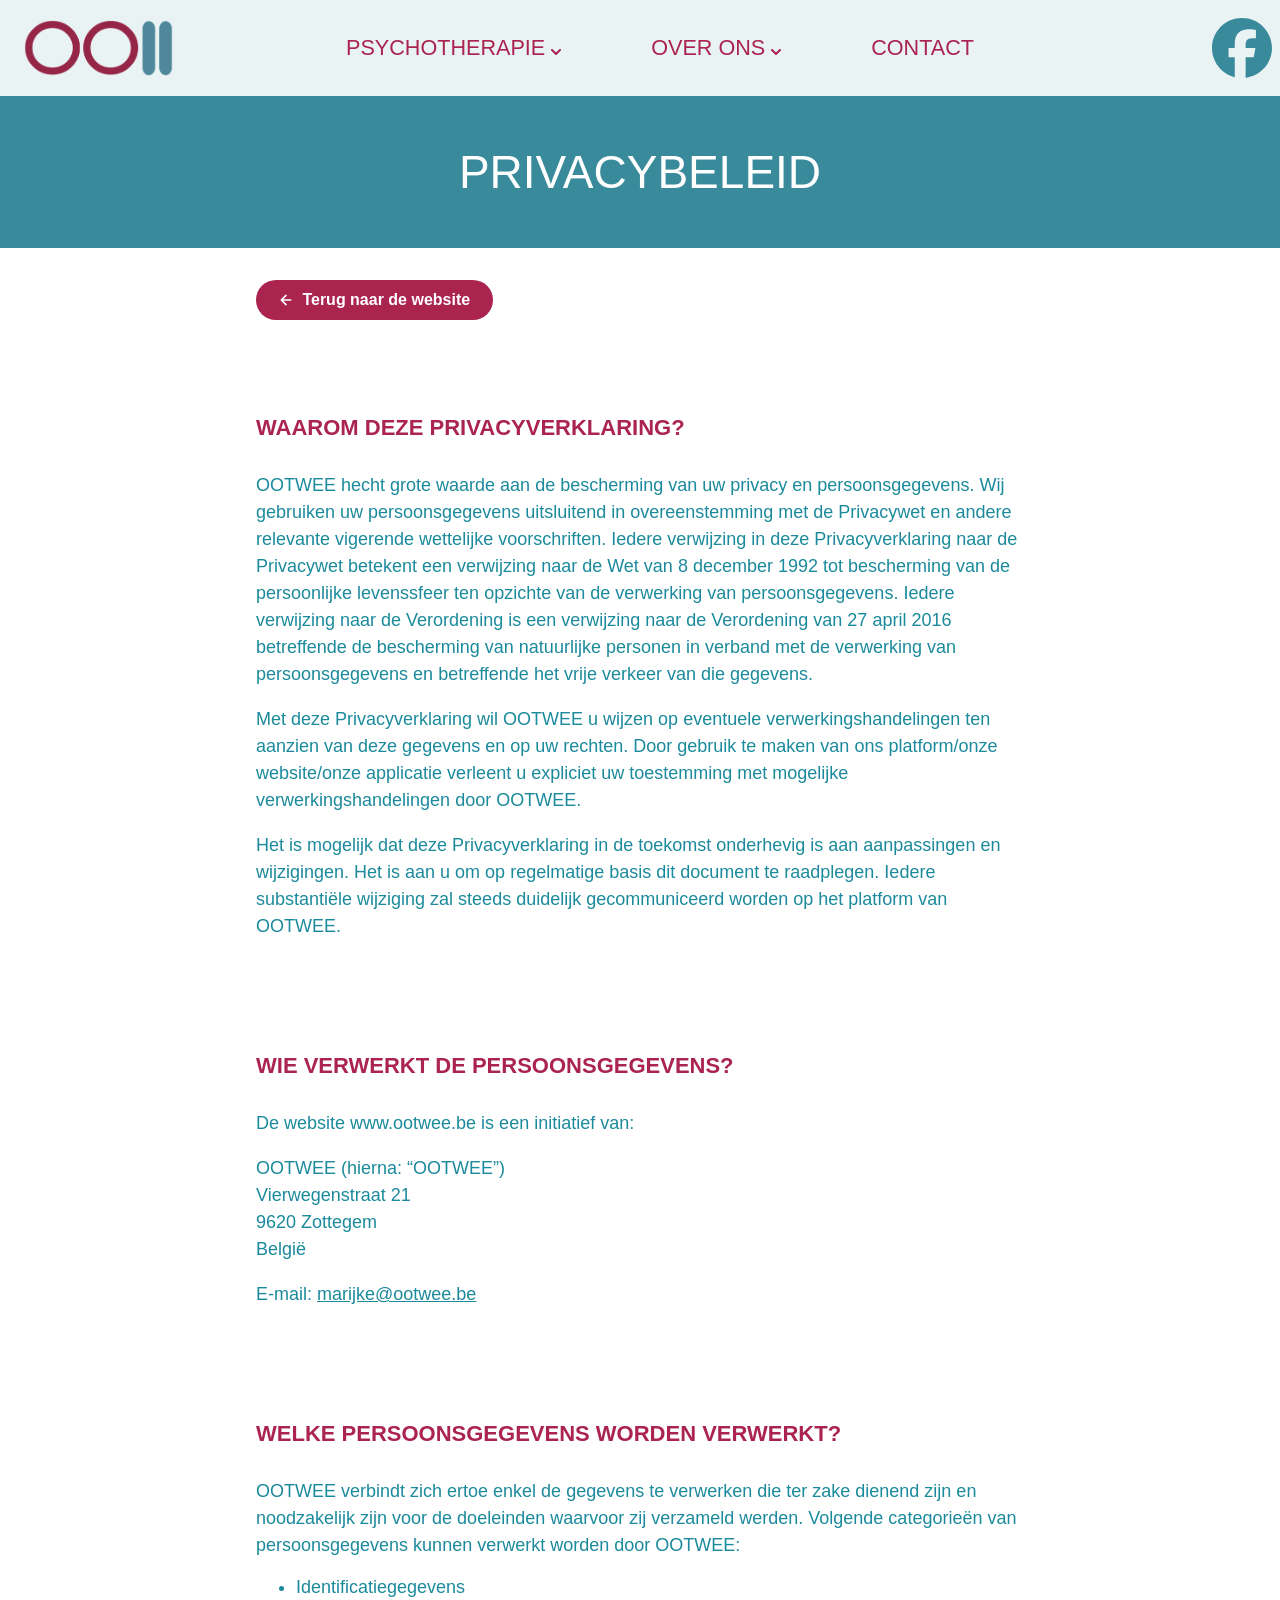
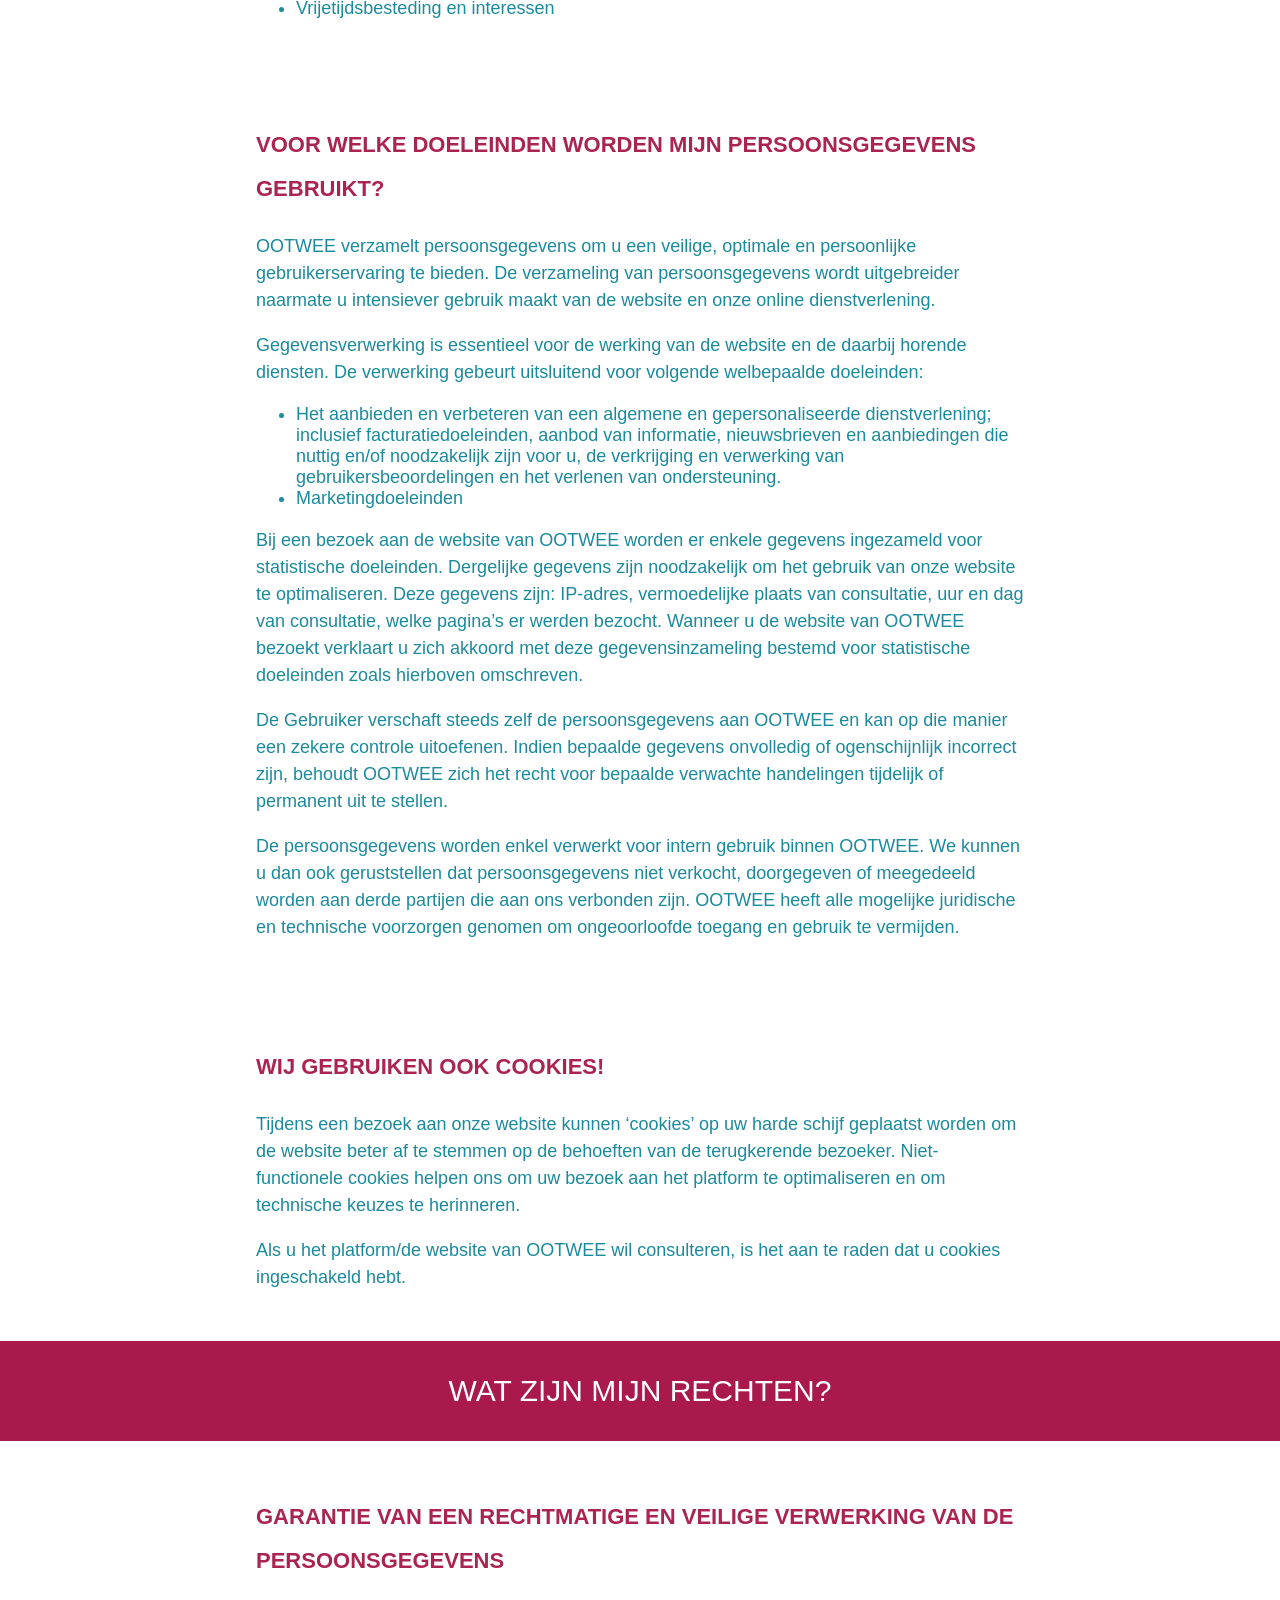
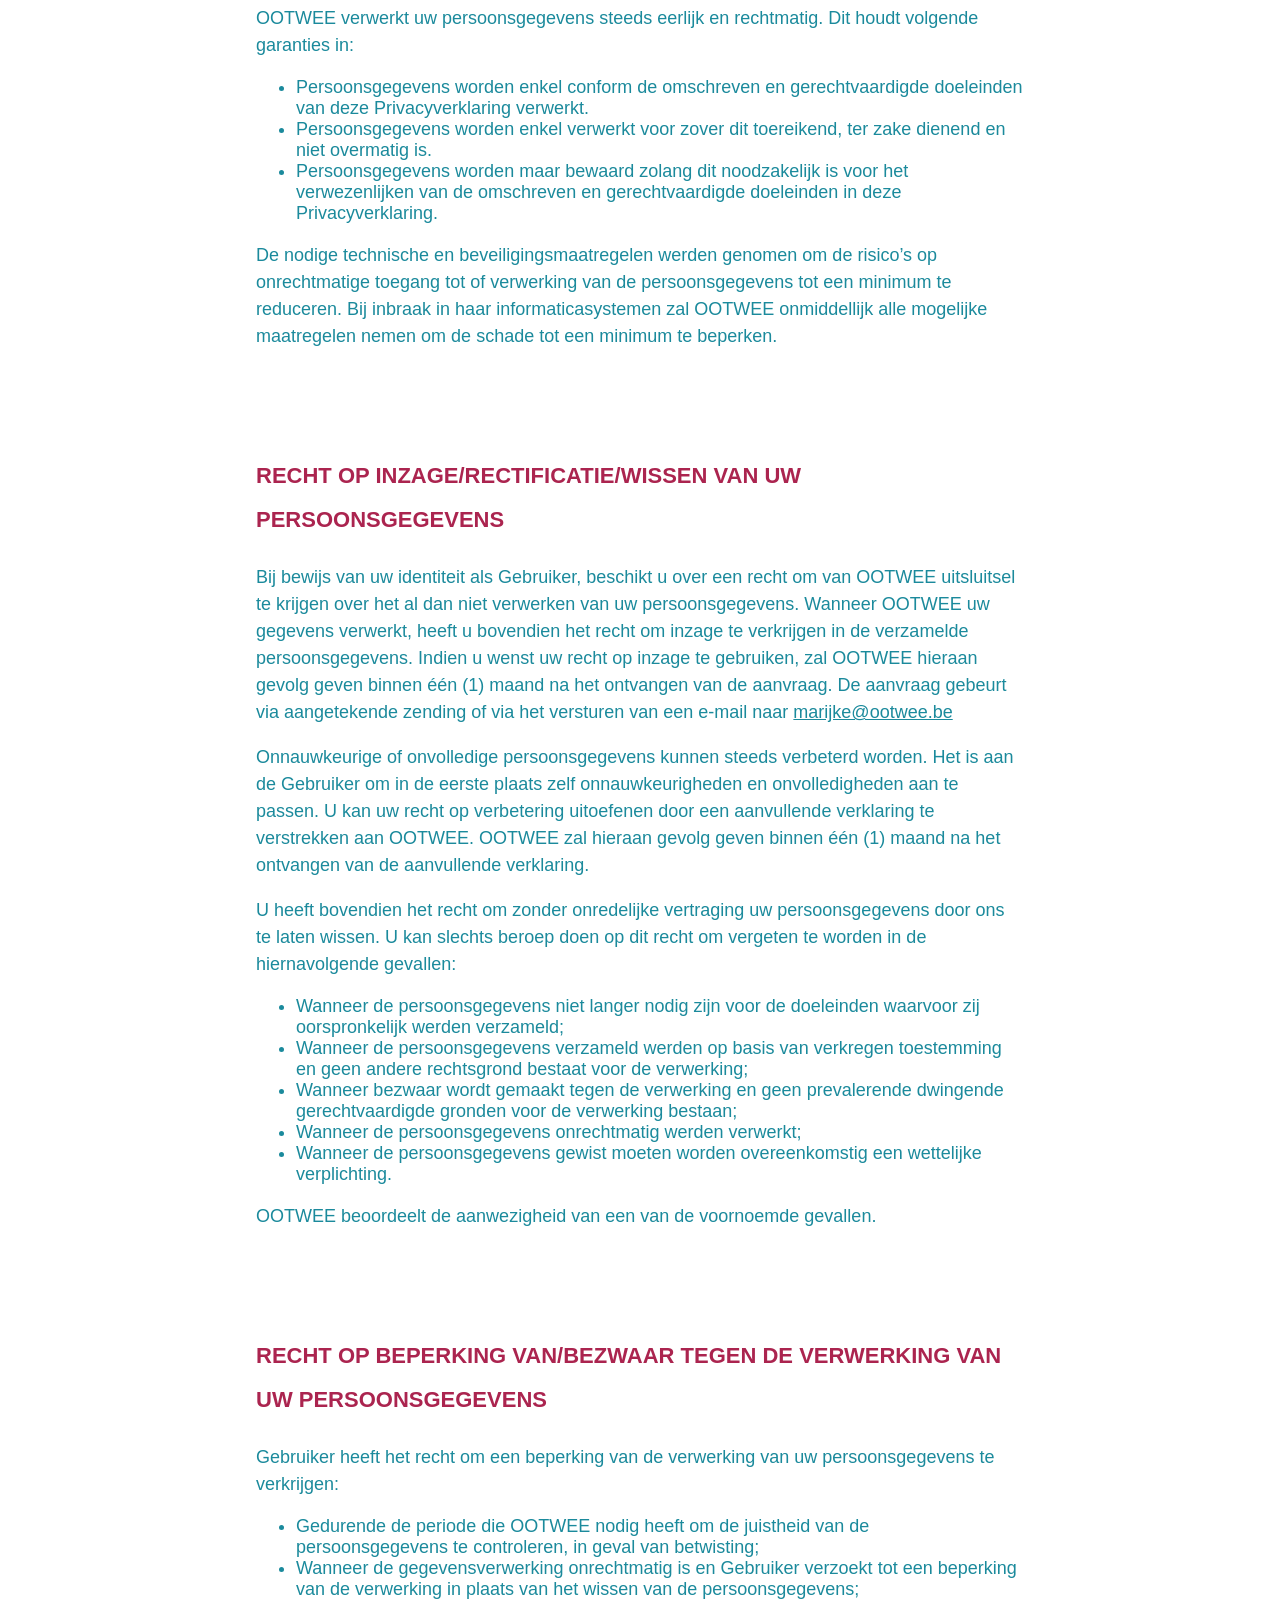
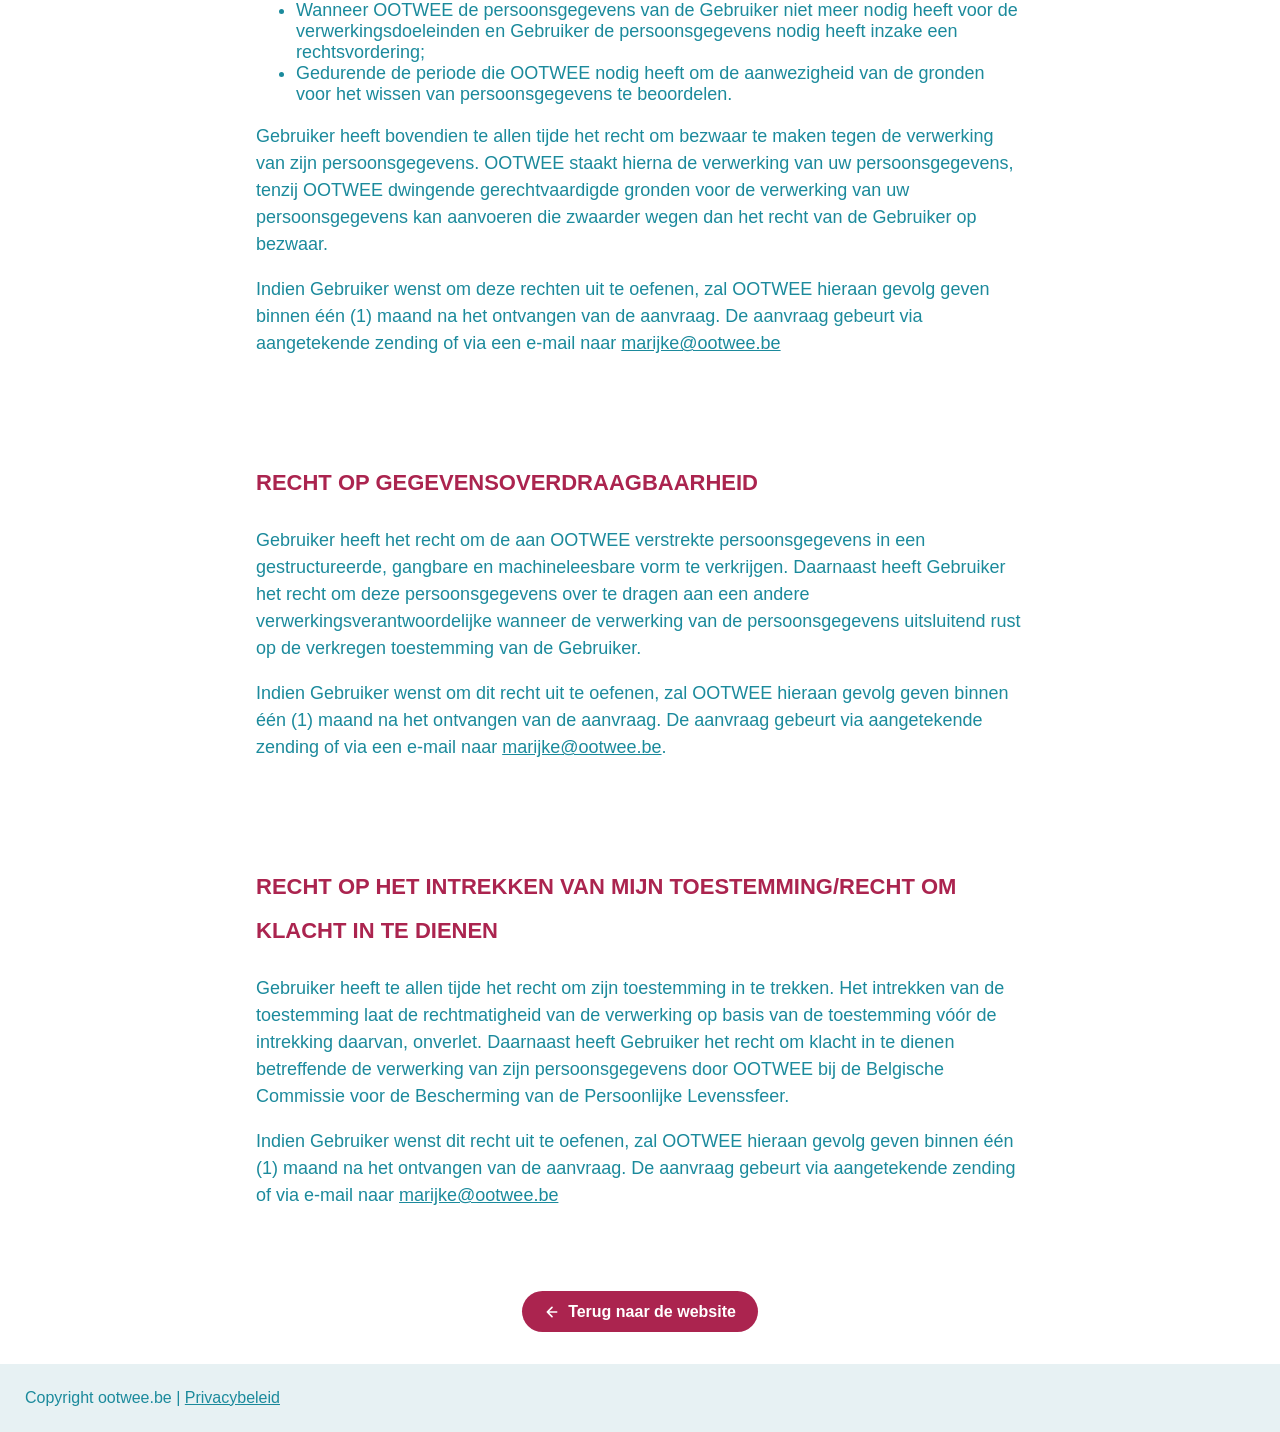
==== commit 6fb6b81e: "made Native" ====
--- a/privacybeleid/index.html
+++ b/privacybeleid/index.html
@@ -3,6 +3,7 @@
 <head>
   <meta charset="UTF-8">
   <meta name="viewport" content="width=device-width, initial-scale=1">
+  <meta name="theme-color" content="#e7f1f3" />
   <title>Privacybeleid | Ootwee</title>
   <link rel="icon" href="../favicon.svg" type="image/svg+xml" />
   <link rel="stylesheet" href="../css/styles.css" type="text/css">
@@ -35,7 +36,7 @@
                 </li>
             </ul>
         </nav>
-        <svg class="social-icon" role="img" viewBox="0 0 24 24" xmlns="http://www.w3.org/2000/svg"><title>Facebook</title><path fill="currentColor" d="M9.101 23.691v-7.98H6.627v-3.667h2.474v-1.58c0-4.085 1.848-5.978 5.858-5.978.401 0 .955.042 1.468.103a8.68 8.68 0 0 1 1.141.195v3.325a8.623 8.623 0 0 0-.653-.036 26.805 26.805 0 0 0-.733-.009c-.707 0-1.259.096-1.675.309a1.686 1.686 0 0 0-.679.622c-.258.42-.374.995-.374 1.752v1.297h3.919l-.386 2.103-.287 1.564h-3.246v8.245C19.396 23.238 24 18.179 24 12.044c0-6.627-5.373-12-12-12s-12 5.373-12 12c0 5.628 3.874 10.35 9.101 11.647Z"/></svg>
+        <a class="social-icon" href="https://www.facebook.com/ootwee" target="_blank" rel="noopener" aria-label="Ootwee op Facebook"><svg role="img" viewBox="0 0 24 24" xmlns="http://www.w3.org/2000/svg"><title>Facebook</title><path fill="currentColor" d="M9.101 23.691v-7.98H6.627v-3.667h2.474v-1.58c0-4.085 1.848-5.978 5.858-5.978.401 0 .955.042 1.468.103a8.68 8.68 0 0 1 1.141.195v3.325a8.623 8.623 0 0 0-.653-.036 26.805 26.805 0 0 0-.733-.009c-.707 0-1.259.096-1.675.309a1.686 1.686 0 0 0-.679.622c-.258.42-.374.995-.374 1.752v1.297h3.919l-.386 2.103-.287 1.564h-3.246v8.245C19.396 23.238 24 18.179 24 12.044c0-6.627-5.373-12-12-12s-12 5.373-12 12c0 5.628 3.874 10.35 9.101 11.647Z"/></svg></a>
     </header>
     <main>
         <h1>Privacybeleid</h1>
--- a/css/styles.css
+++ b/css/styles.css
@@ -31,9 +31,6 @@
 }
 
 header {
-  background-color: rgba(231, 241, 243, 0.85);
-  backdrop-filter: blur(8px);
-  -webkit-backdrop-filter: blur(8px);
   height: var(--header-h);
   width: 100%;
   display: grid;
@@ -44,6 +41,16 @@
   position: sticky;
   top: 0;
   z-index: 100;
+}
+
+header::before {
+  content: "";
+  position: absolute;
+  inset: 0;
+  z-index: -1;
+  background-color: rgba(231, 241, 243, 0.85);
+  backdrop-filter: blur(8px);
+  -webkit-backdrop-filter: blur(8px);
 }
 
 footer {
@@ -300,6 +307,12 @@
   transition: color 0.2s ease;
 }
 
+.social-icon svg {
+  display: block;
+  width: 100%;
+  height: 100%;
+}
+
 .social-icon:hover {
   color: #2a6672;
   cursor: pointer;
@@ -325,16 +338,24 @@
 
 .profile-img {
   float: left;
-  width: auto;
-  max-height: 300px;
+  width: 240px;
   max-width: 40%;
+  aspect-ratio: 4 / 5;
   object-fit: cover;
-  margin: 0.25rem 2rem 0 0;
-  border-radius: 6px;
+  object-position: center 20%;
+  margin: 0.4rem 2rem 1rem 0;
+  border-radius: 12px;
+  box-shadow: 0 8px 20px rgba(0, 0, 0, 0.12);
 }
 
 section:has(.profile-img) {
   display: flow-root;
+}
+
+section:has(.profile-img) p {
+  display: flow-root;
+  text-wrap: pretty;
+  hyphens: auto;
 }
 
 .room-img {
@@ -434,6 +455,8 @@
   object-fit: contain;
   border-radius: 8px;
   box-shadow: 0 10px 40px rgba(0, 0, 0, 0.5);
+  touch-action: pan-y;
+  user-select: none;
 }
 
 .lightbox button {
@@ -701,21 +724,76 @@
     grid-column: 3;
   }
 
+  html {
+    scroll-padding-top: var(--header-h);
+  }
+
+  a,
+  button {
+    -webkit-tap-highlight-color: transparent;
+  }
+
+  .menu-toggle {
+    width: 44px;
+    height: 44px;
+    align-items: center;
+    justify-content: center;
+    border-radius: 12px;
+    transition: background-color 0.2s ease;
+  }
+
+  .menu-toggle:active {
+    background-color: rgba(27, 138, 156, 0.12);
+  }
+
+  .menu-toggle line {
+    transform-origin: center;
+    transition:
+      transform 0.3s cubic-bezier(0.4, 0, 0.2, 1),
+      opacity 0.2s ease;
+  }
+
+  .menu-toggle[aria-expanded="true"] line:nth-child(1) {
+    opacity: 0;
+  }
+
+  .menu-toggle[aria-expanded="true"] line:nth-child(2) {
+    transform: rotate(45deg) translateY(6px);
+  }
+
+  .menu-toggle[aria-expanded="true"] line:nth-child(3) {
+    transform: rotate(-45deg) translateY(-6px);
+  }
+
   nav {
-    display: none;
-    position: absolute;
-    top: 100%;
+    position: fixed;
+    top: var(--header-h);
     left: 0;
     right: 0;
+    bottom: 0;
     width: 100%;
-    grid-column: 1 / -1;
-    grid-row: 1;
+    display: block;
+    overflow-y: auto;
+    overscroll-behavior: contain;
+    padding-bottom: env(safe-area-inset-bottom);
     background-color: #faf9f7;
-    box-shadow: 0 8px 20px rgba(0, 0, 0, 0.12);
+    opacity: 0;
+    visibility: hidden;
+    transform: translateY(-12px);
+    transition:
+      opacity 0.25s ease,
+      transform 0.25s cubic-bezier(0.4, 0, 0.2, 1),
+      visibility 0.25s;
   }
 
   nav.open {
-    display: block;
+    opacity: 1;
+    visibility: visible;
+    transform: none;
+  }
+
+  html:has(nav.open) {
+    overflow: hidden;
   }
 
   nav > ul {
@@ -723,51 +801,117 @@
     align-items: stretch;
     gap: 0;
     margin: 0;
-    padding: 0.5rem 0;
-  }
-
-  nav li.has-submenu {
+    padding: 0.75rem 1.25rem 2rem;
+  }
+
+  /* the three top rows (Psychotherapie, Over ons, Contact) share one style: small blue capitals */
+  nav li.has-submenu,
+  nav > ul > li > a {
     display: flex;
-    flex-direction: column;
-    align-items: stretch;
-    gap: 0;
-  }
-
-  nav > ul > li > a {
+    flex-wrap: wrap;
+    align-items: center;
     justify-content: space-between;
-    padding: 1rem 1.5rem;
-    font-size: medium;
-  }
-
+    padding: 18px 0.25rem;
+    line-height: 20px;
+    border-bottom: 1px solid #e6ecee;
+    font-size: 0.9rem;
+    font-weight: 500;
+    letter-spacing: 0.08em;
+    color: var(--ootwee-blauw);
+    cursor: pointer;
+  }
+
+  nav li.has-submenu > svg,
+  nav li.has-submenu:hover > svg,
+  nav li.has-submenu:focus-within > svg {
+    display: block;
+    width: 12px;
+    height: 8px;
+    transform: none;
+    transition: transform 0.25s ease;
+  }
+
+  nav li.has-submenu.expanded > svg {
+    transform: rotate(180deg);
+  }
+
+  nav li.has-submenu.expanded {
+    padding-bottom: 0;
+  }
+
+  /* a group's links stay folded away until its row is tapped */
   nav .submenu,
   nav li.has-submenu:hover > .submenu,
   nav li.has-submenu:focus-within > .submenu {
+    display: none;
+    flex-basis: 100%;
     position: static;
     min-width: 0;
+    margin: 18px 0 1rem;
     opacity: 1;
-    visibility: visible;
+    visibility: inherit;
     transform: none;
     transition: none;
-    background: transparent;
-    box-shadow: none;
-    border-radius: 0;
+    background: white;
+    box-shadow: 0 1px 3px rgba(0, 0, 0, 0.06);
+    border-radius: 14px;
+    overflow: hidden;
+    cursor: default;
+  }
+
+  nav li.has-submenu.expanded > .submenu {
+    display: block;
+    animation: submenu-in 0.25s ease;
+  }
+
+  @keyframes submenu-in {
+    from {
+      opacity: 0;
+      transform: translateY(-6px);
+    }
   }
 
   nav .submenu::before {
     display: none;
   }
 
-  nav .submenu a {
-    padding: 0.7rem 1.5rem 0.7rem 2.5rem;
+  nav .submenu li + li {
+    border-top: 1px solid #eef1f2;
+  }
+
+  nav .submenu a,
+  nav .submenu li:first-child a,
+  nav .submenu li:last-child a,
+  nav .submenu li:only-child a {
+    display: flex;
+    align-items: center;
+    min-height: 52px;
+    padding: 0 1rem;
     border-radius: 0;
-  }
-
-  nav li.has-submenu:hover > svg,
-  nav li.has-submenu:focus-within > svg {
-    transform: none;
-  }
-
-  nav.open > ul > li.has-submenu > svg {
-    display: none;
-  }
-}
+    font-size: 1.05rem;
+    font-weight: 400;
+    letter-spacing: normal;
+    text-transform: none;
+  }
+
+  nav .submenu a:active {
+    background-color: #f1f6f7;
+  }
+
+  nav li.has-submenu:active,
+  nav > ul > li > a:active {
+    color: #2a6672;
+  }
+
+  @media (prefers-reduced-motion: reduce) {
+    nav,
+    .menu-toggle line,
+    nav li.has-submenu > svg {
+      transition: none;
+    }
+
+    nav li.has-submenu.expanded > .submenu {
+      animation: none;
+    }
+  }
+}
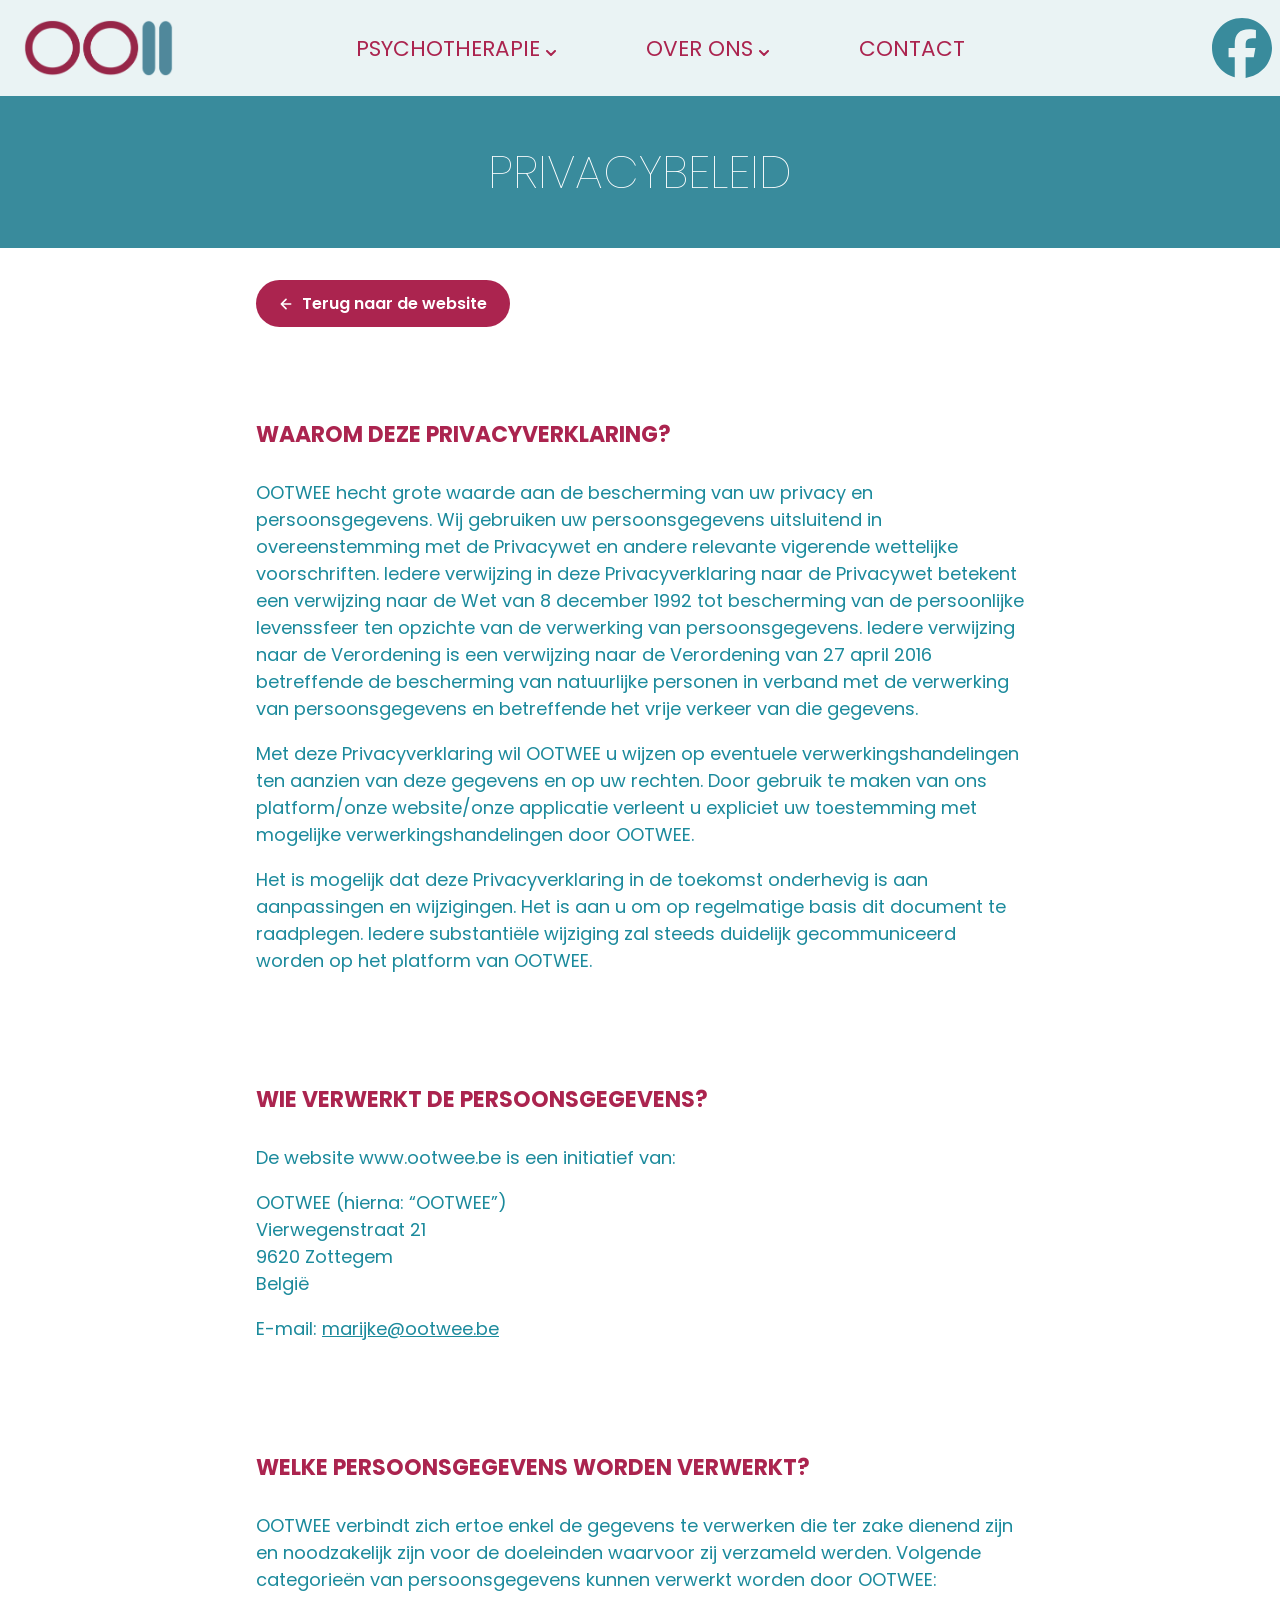
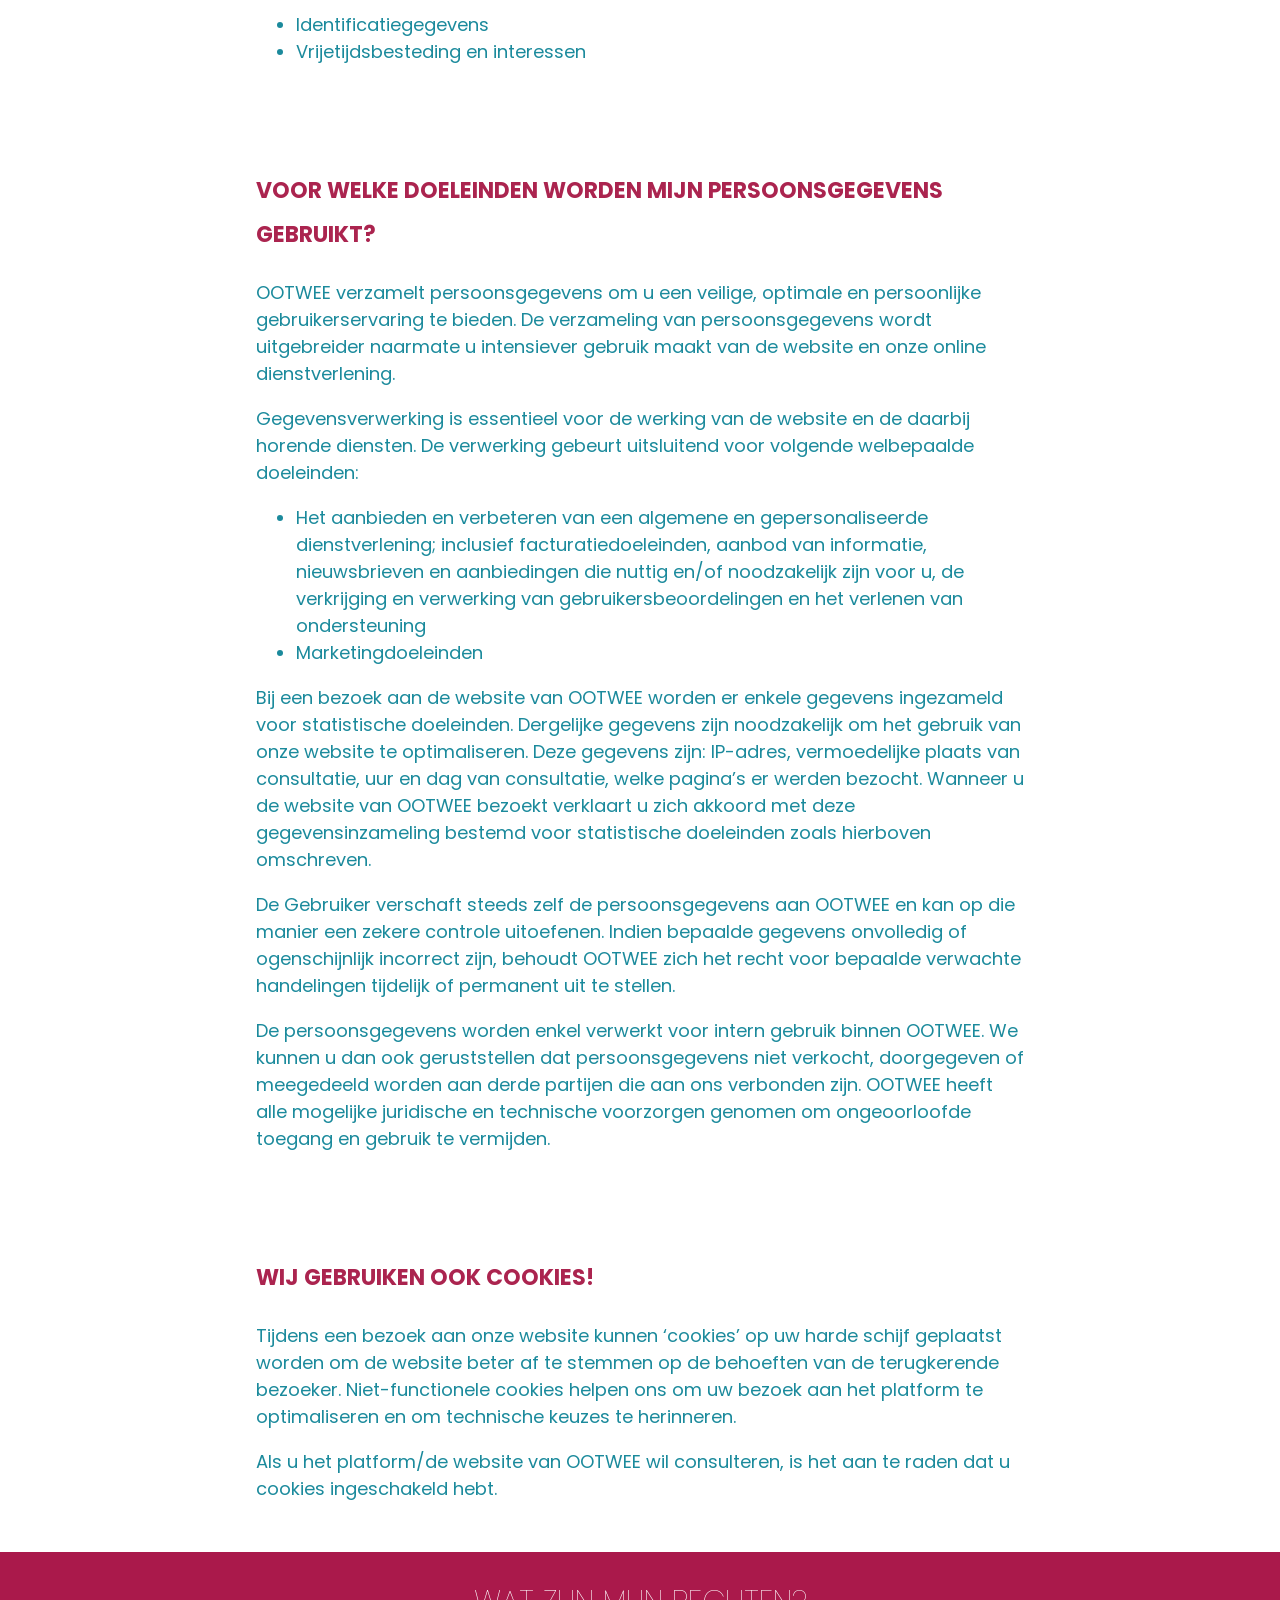
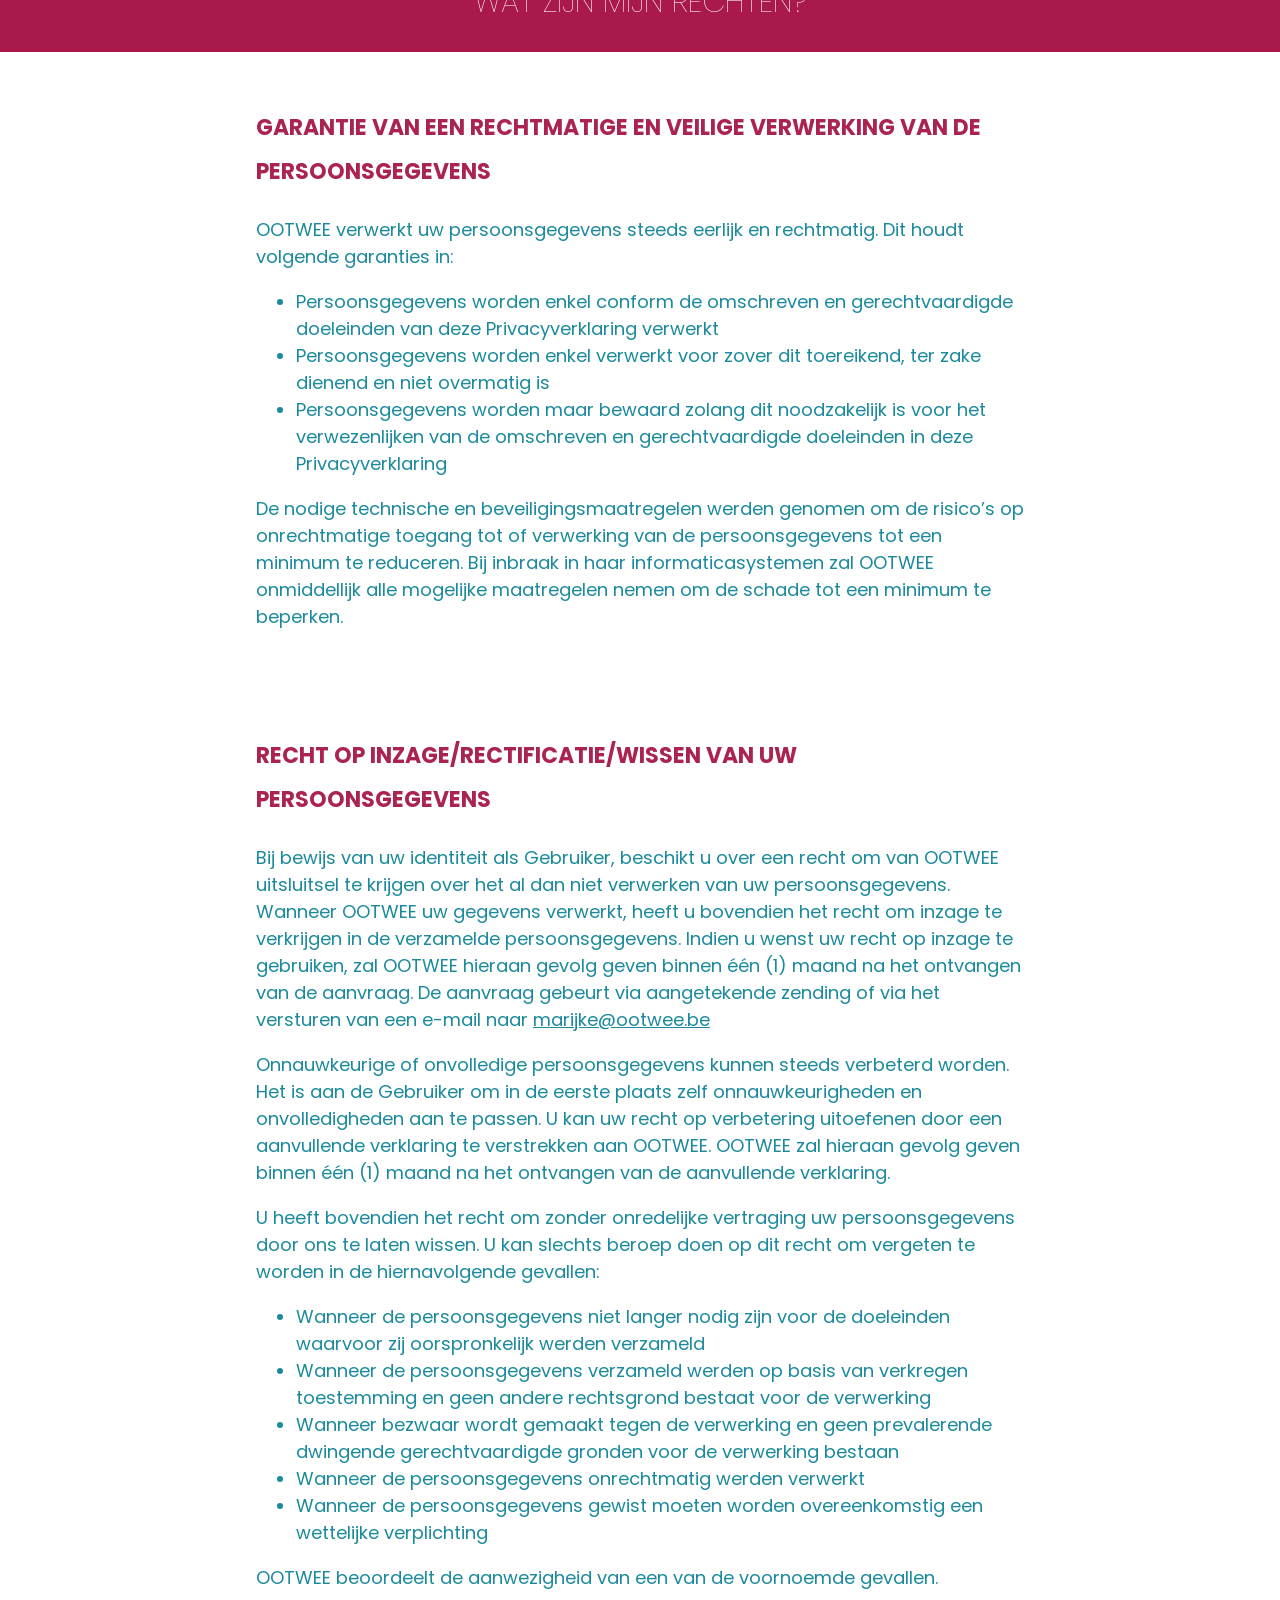
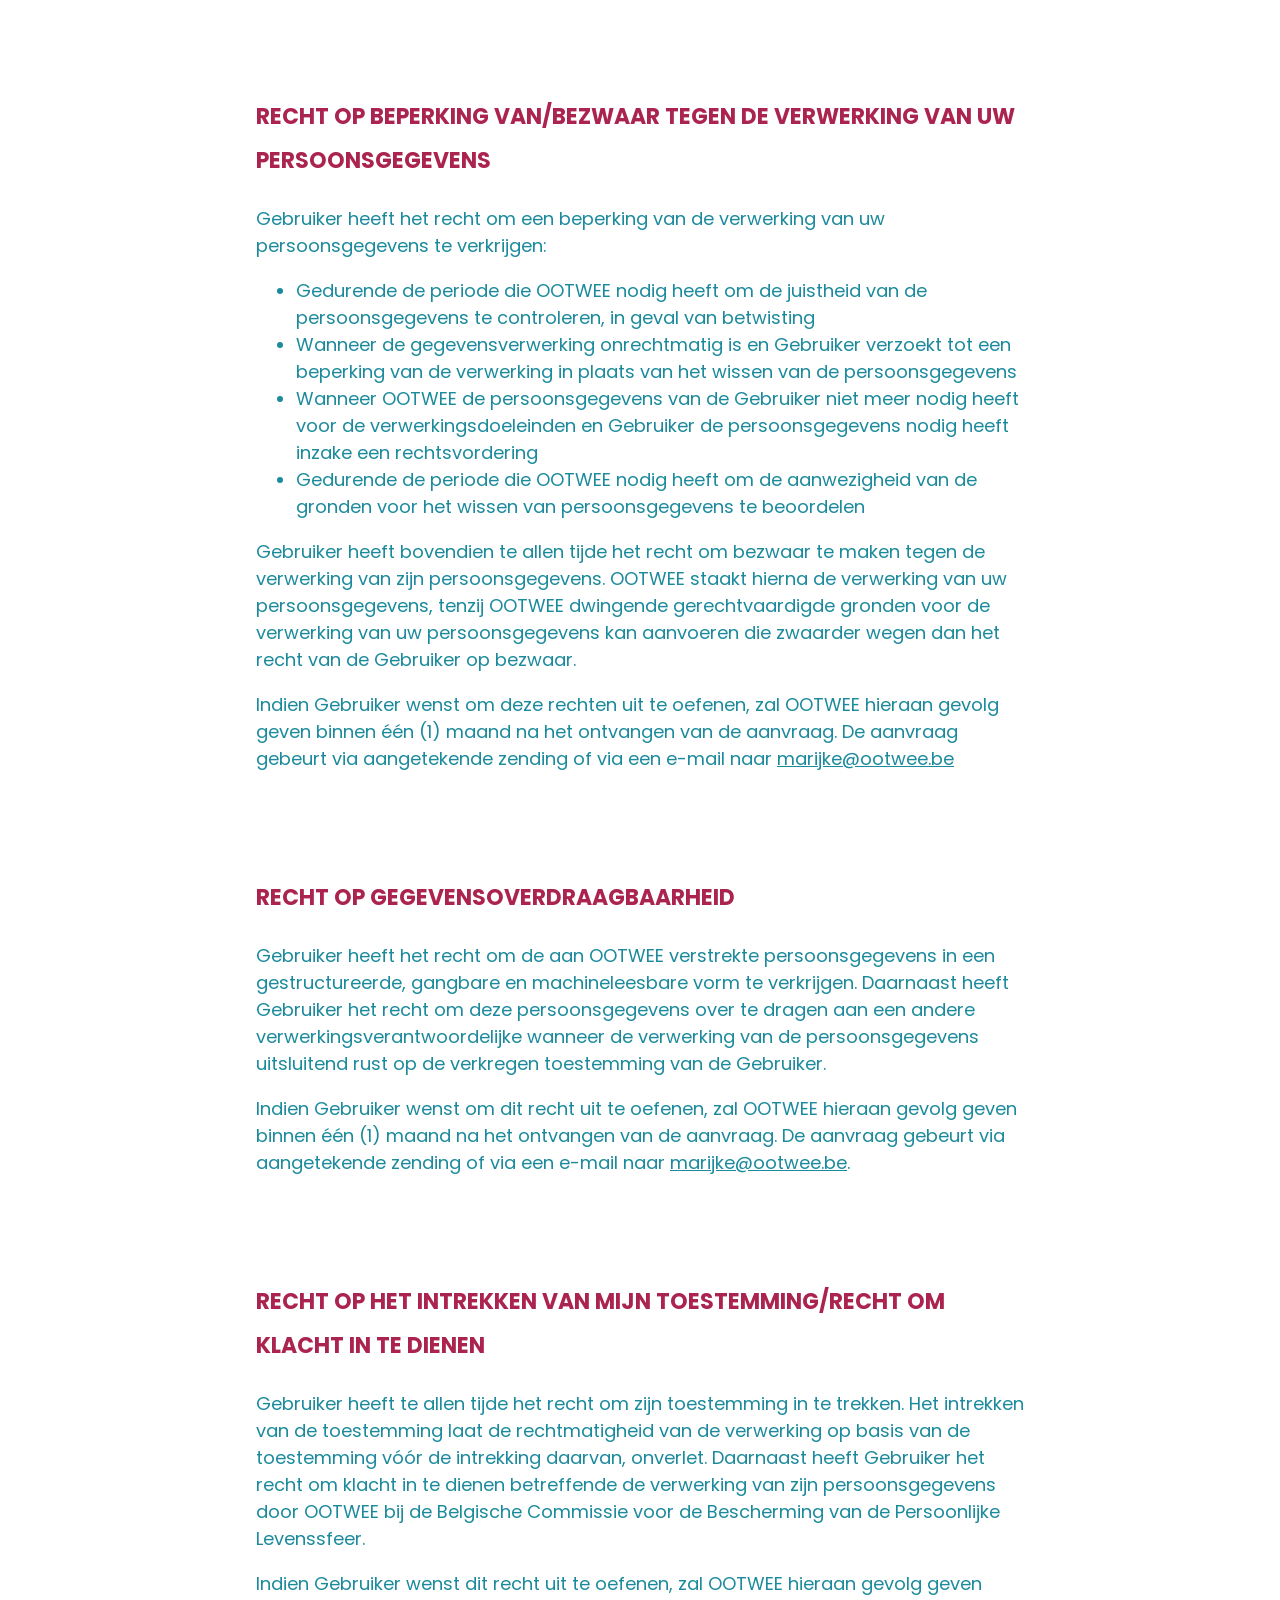
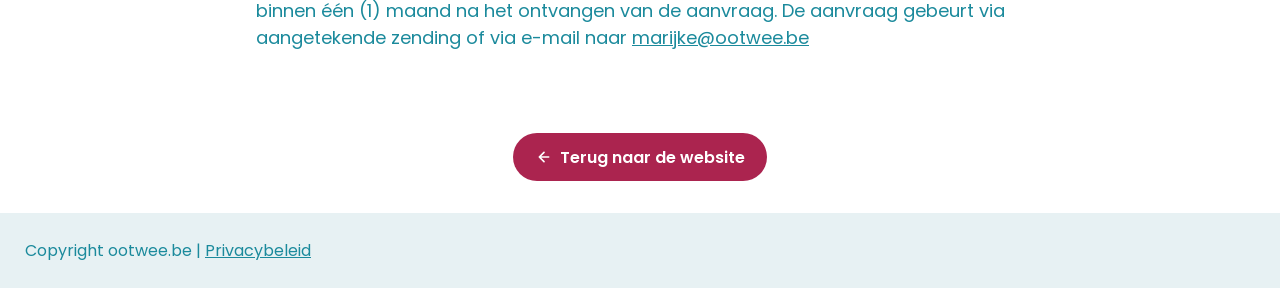
==== commit 2c720e89: "SEO" ====
--- a/privacybeleid/index.html
+++ b/privacybeleid/index.html
@@ -7,6 +7,9 @@
   <title>Privacybeleid | Ootwee</title>
   <link rel="icon" href="../favicon.svg" type="image/svg+xml" />
   <link rel="stylesheet" href="../css/styles.css" type="text/css">
+  <link rel="preconnect" href="https://fonts.googleapis.com" />
+  <link rel="preconnect" href="https://fonts.gstatic.com" crossorigin />
+  <link href="https://fonts.googleapis.com/css2?family=Poppins:wght@100;300;400;500;600;700&display=swap" rel="stylesheet" />
 </head>
 <body>
     <header>
@@ -77,7 +80,7 @@
             <p>OOTWEE verzamelt persoonsgegevens om u een veilige, optimale en persoonlijke gebruikerservaring te bieden. De verzameling van persoonsgegevens wordt uitgebreider naarmate u intensiever gebruik maakt van de website en onze online dienstverlening.</p>
             <p>Gegevensverwerking is essentieel voor de werking van de website en de daarbij horende diensten. De verwerking gebeurt uitsluitend voor volgende welbepaalde doeleinden:</p>
             <ul>
-                <li>Het aanbieden en verbeteren van een algemene en gepersonaliseerde dienstverlening; inclusief facturatiedoeleinden, aanbod van informatie, nieuwsbrieven en aanbiedingen die nuttig en/of noodzakelijk zijn voor u, de verkrijging en verwerking van gebruikersbeoordelingen en het verlenen van ondersteuning.</li>
+                <li>Het aanbieden en verbeteren van een algemene en gepersonaliseerde dienstverlening; inclusief facturatiedoeleinden, aanbod van informatie, nieuwsbrieven en aanbiedingen die nuttig en/of noodzakelijk zijn voor u, de verkrijging en verwerking van gebruikersbeoordelingen en het verlenen van ondersteuning</li>
                 <li>Marketingdoeleinden</li>
             </ul>
             <p>Bij een bezoek aan de website van OOTWEE worden er enkele gegevens ingezameld voor statistische doeleinden. Dergelijke gegevens zijn noodzakelijk om het gebruik van onze website te optimaliseren. Deze gegevens zijn: IP-adres, vermoedelijke plaats van consultatie, uur en dag van consultatie, welke pagina’s er werden bezocht. Wanneer u de website van OOTWEE bezoekt verklaart u zich akkoord met deze gegevensinzameling bestemd voor statistische doeleinden zoals hierboven omschreven.</p>
@@ -97,9 +100,9 @@
             <h3>Garantie van een rechtmatige en veilige verwerking van de persoonsgegevens</h3>
             <p>OOTWEE verwerkt uw persoonsgegevens steeds eerlijk en rechtmatig. Dit houdt volgende garanties in:</p>
             <ul>
-                <li>Persoonsgegevens worden enkel conform de omschreven en gerechtvaardigde doeleinden van deze Privacyverklaring verwerkt.</li>
-                <li>Persoonsgegevens worden enkel verwerkt voor zover dit toereikend, ter zake dienend en niet overmatig is.</li>
-                <li>Persoonsgegevens worden maar bewaard zolang dit noodzakelijk is voor het verwezenlijken van de omschreven en gerechtvaardigde doeleinden in deze Privacyverklaring.</li>
+                <li>Persoonsgegevens worden enkel conform de omschreven en gerechtvaardigde doeleinden van deze Privacyverklaring verwerkt</li>
+                <li>Persoonsgegevens worden enkel verwerkt voor zover dit toereikend, ter zake dienend en niet overmatig is</li>
+                <li>Persoonsgegevens worden maar bewaard zolang dit noodzakelijk is voor het verwezenlijken van de omschreven en gerechtvaardigde doeleinden in deze Privacyverklaring</li>
             </ul>
             <p>De nodige technische en beveiligingsmaatregelen werden genomen om de risico’s op onrechtmatige toegang tot of verwerking van de persoonsgegevens tot een minimum te reduceren. Bij inbraak in haar informaticasystemen zal OOTWEE onmiddellijk alle mogelijke maatregelen nemen om de schade tot een minimum te beperken.</p>
         </section>
@@ -110,11 +113,11 @@
             <p>Onnauwkeurige of onvolledige persoonsgegevens kunnen steeds verbeterd worden. Het is aan de Gebruiker om in de eerste plaats zelf onnauwkeurigheden en onvolledigheden aan te passen. U kan uw recht op verbetering uitoefenen door een aanvullende verklaring te verstrekken aan OOTWEE. OOTWEE zal hieraan gevolg geven binnen één (1) maand na het ontvangen van de aanvullende verklaring.</p>
             <p>U heeft bovendien het recht om zonder onredelijke vertraging uw persoonsgegevens door ons te laten wissen. U kan slechts beroep doen op dit recht om vergeten te worden in de hiernavolgende gevallen:</p>
             <ul>
-                <li>Wanneer de persoonsgegevens niet langer nodig zijn voor de doeleinden waarvoor zij oorspronkelijk werden verzameld;</li>
-                <li>Wanneer de persoonsgegevens verzameld werden op basis van verkregen toestemming en geen andere rechtsgrond bestaat voor de verwerking;</li>
-                <li>Wanneer bezwaar wordt gemaakt tegen de verwerking en geen prevalerende dwingende gerechtvaardigde gronden voor de verwerking bestaan;</li>
-                <li>Wanneer de persoonsgegevens onrechtmatig werden verwerkt;</li>
-                <li>Wanneer de persoonsgegevens gewist moeten worden overeenkomstig een wettelijke verplichting.</li>
+                <li>Wanneer de persoonsgegevens niet langer nodig zijn voor de doeleinden waarvoor zij oorspronkelijk werden verzameld</li>
+                <li>Wanneer de persoonsgegevens verzameld werden op basis van verkregen toestemming en geen andere rechtsgrond bestaat voor de verwerking</li>
+                <li>Wanneer bezwaar wordt gemaakt tegen de verwerking en geen prevalerende dwingende gerechtvaardigde gronden voor de verwerking bestaan</li>
+                <li>Wanneer de persoonsgegevens onrechtmatig werden verwerkt</li>
+                <li>Wanneer de persoonsgegevens gewist moeten worden overeenkomstig een wettelijke verplichting</li>
             </ul>
             <p>OOTWEE beoordeelt de aanwezigheid van een van de voornoemde gevallen.</p>
         </section>
@@ -123,10 +126,10 @@
             <h3>Recht op beperking van/bezwaar tegen de verwerking van uw persoonsgegevens</h3>
             <p>Gebruiker heeft het recht om een beperking van de verwerking van uw persoonsgegevens te verkrijgen:</p>
             <ul>
-                <li>Gedurende de periode die OOTWEE nodig heeft om de juistheid van de persoonsgegevens te controleren, in geval van betwisting;</li>
-                <li>Wanneer de gegevensverwerking onrechtmatig is en Gebruiker verzoekt tot een beperking van de verwerking in plaats van het wissen van de persoonsgegevens;</li>
-                <li>Wanneer OOTWEE de persoonsgegevens van de Gebruiker niet meer nodig heeft voor de verwerkingsdoeleinden en Gebruiker de persoonsgegevens nodig heeft inzake een rechtsvordering;</li>
-                <li>Gedurende de periode die OOTWEE nodig heeft om de aanwezigheid van de gronden voor het wissen van persoonsgegevens te beoordelen.</li>
+                <li>Gedurende de periode die OOTWEE nodig heeft om de juistheid van de persoonsgegevens te controleren, in geval van betwisting</li>
+                <li>Wanneer de gegevensverwerking onrechtmatig is en Gebruiker verzoekt tot een beperking van de verwerking in plaats van het wissen van de persoonsgegevens</li>
+                <li>Wanneer OOTWEE de persoonsgegevens van de Gebruiker niet meer nodig heeft voor de verwerkingsdoeleinden en Gebruiker de persoonsgegevens nodig heeft inzake een rechtsvordering</li>
+                <li>Gedurende de periode die OOTWEE nodig heeft om de aanwezigheid van de gronden voor het wissen van persoonsgegevens te beoordelen</li>
             </ul>
             <p>Gebruiker heeft bovendien te allen tijde het recht om bezwaar te maken tegen de verwerking van zijn persoonsgegevens. OOTWEE staakt hierna de verwerking van uw persoonsgegevens, tenzij OOTWEE dwingende gerechtvaardigde gronden voor de verwerking van uw persoonsgegevens kan aanvoeren die zwaarder wegen dan het recht van de Gebruiker op bezwaar.</p>
             <p>Indien Gebruiker wenst om deze rechten uit te oefenen, zal OOTWEE hieraan gevolg geven binnen één (1) maand na het ontvangen van de aanvraag. De aanvraag gebeurt via aangetekende zending of via een e-mail naar <a href="mailto:marijke@ootwee.be">marijke@ootwee.be</a></p>
--- a/css/styles.css
+++ b/css/styles.css
@@ -136,6 +136,12 @@
   transform: translate(-50%, 0);
 }
 
+nav li.has-submenu.just-clicked > .submenu {
+  opacity: 0;
+  visibility: hidden;
+  transform: translate(-50%, -6px);
+}
+
 nav .submenu li {
   display: block;
   margin: 0;
@@ -186,6 +192,10 @@
 nav li.has-submenu:hover > svg,
 nav li.has-submenu:focus-within > svg {
   transform: rotate(180deg);
+}
+
+nav li.has-submenu.just-clicked > svg {
+  transform: none;
 }
 
 a {
@@ -640,6 +650,11 @@
 }
 
 @media (max-width: 1000px) {
+  /* phone: name centred above the centred photo */
+  section:has(.profile-img) > h3 {
+    text-align: center;
+  }
+
   .profile-img {
     float: none;
     display: block;
